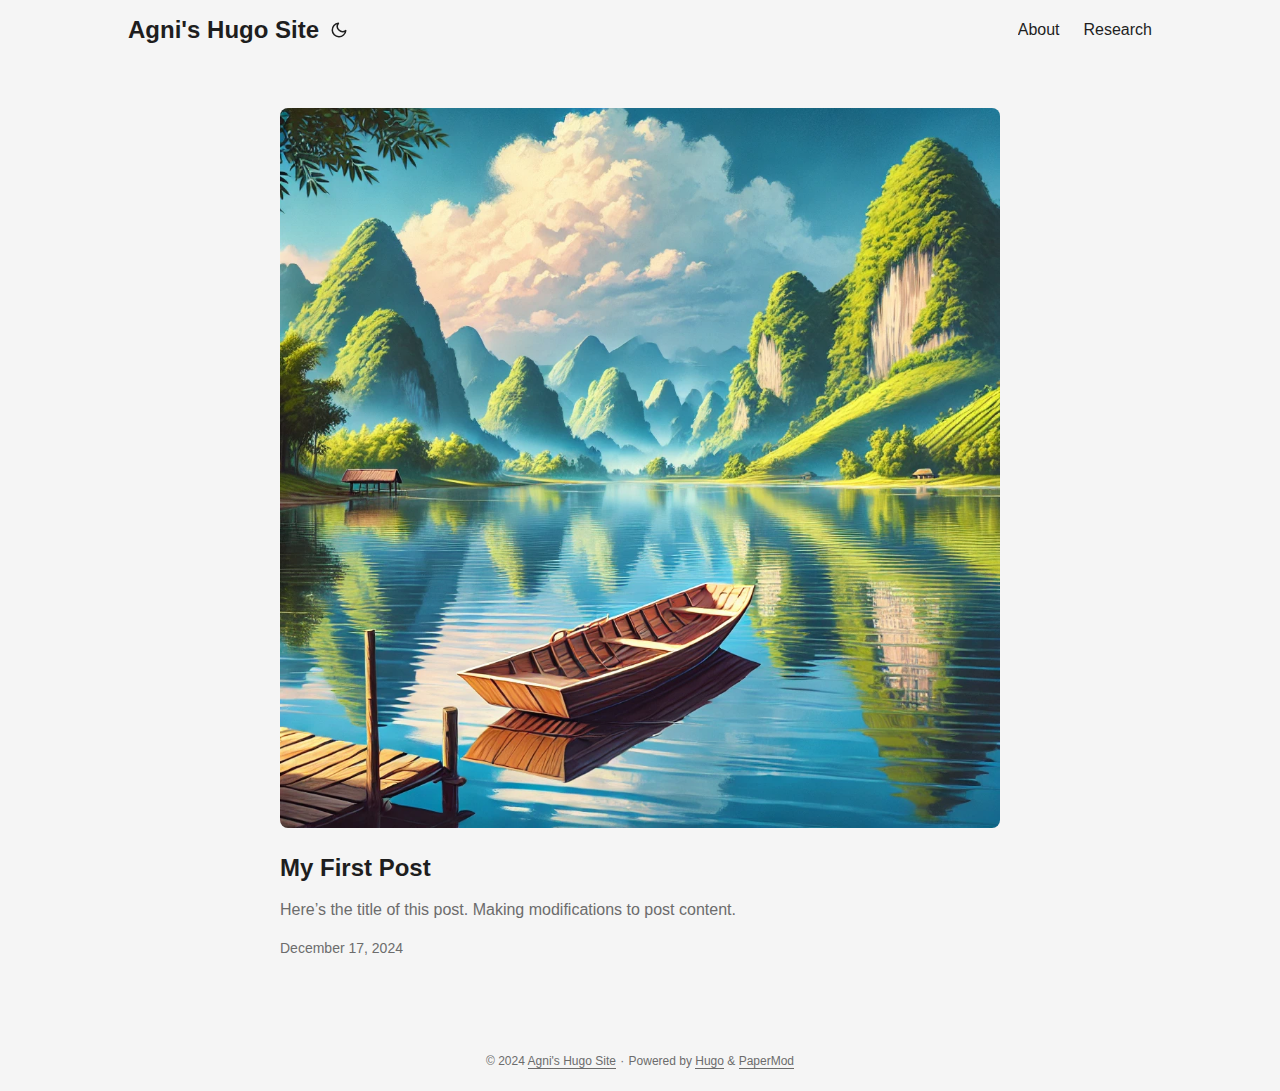
==== index.html @ 10e4370d "Remove integrity attribute from stylesheet" ====
<!doctype html><html lang=en dir=auto><head><meta name=generator content="Hugo 0.139.3"><meta charset=utf-8><meta http-equiv=X-UA-Compatible content="IE=edge"><meta name=viewport content="width=device-width,initial-scale=1,shrink-to-fit=no"><meta name=robots content="index, follow"><title>Agni's Hugo Site</title>
<meta name=description content><meta name=author content><link rel=canonical href=https://agnideven.github.io/><link crossorigin=anonymous href=/assets/css/stylesheet.min.css rel="preload stylesheet" as=style><link rel=icon href=https://agnideven.github.io/favicon.ico><link rel=icon type=image/png sizes=16x16 href=https://agnideven.github.io/favicon-16x16.png><link rel=icon type=image/png sizes=32x32 href=https://agnideven.github.io/favicon-32x32.png><link rel=apple-touch-icon href=https://agnideven.github.io/apple-touch-icon.png><link rel=mask-icon href=https://agnideven.github.io/safari-pinned-tab.svg><meta name=theme-color content="#2e2e33"><meta name=msapplication-TileColor content="#2e2e33"><link rel=alternate type=application/rss+xml href=https://agnideven.github.io/index.xml><link rel=alternate hreflang=en href=https://agnideven.github.io/><noscript><style>#theme-toggle,.top-link{display:none}</style><style>@media(prefers-color-scheme:dark){:root{--theme:rgb(29, 30, 32);--entry:rgb(46, 46, 51);--primary:rgb(218, 218, 219);--secondary:rgb(155, 156, 157);--tertiary:rgb(65, 66, 68);--content:rgb(196, 196, 197);--code-block-bg:rgb(46, 46, 51);--code-bg:rgb(55, 56, 62);--border:rgb(51, 51, 51)}.list{background:var(--theme)}.list:not(.dark)::-webkit-scrollbar-track{background:0 0}.list:not(.dark)::-webkit-scrollbar-thumb{border-color:var(--theme)}}</style></noscript><meta property="og:url" content="https://agnideven.github.io/"><meta property="og:site_name" content="Agni's Hugo Site"><meta property="og:title" content="Agni's Hugo Site"><meta property="og:locale" content="en-us"><meta property="og:type" content="website"><meta name=twitter:card content="summary"><meta name=twitter:title content="Agni's Hugo Site"><meta name=twitter:description content><script type=application/ld+json>{"@context":"https://schema.org","@type":"Organization","name":"Agni's Hugo Site","url":"https://agnideven.github.io/","description":"","logo":"https://agnideven.github.io/favicon.ico","sameAs":[]}</script></head><body class=list id=top><script>localStorage.getItem("pref-theme")==="dark"?document.body.classList.add("dark"):localStorage.getItem("pref-theme")==="light"?document.body.classList.remove("dark"):window.matchMedia("(prefers-color-scheme: dark)").matches&&document.body.classList.add("dark")</script><header class=header><nav class=nav><div class=logo><a href=https://agnideven.github.io/ accesskey=h title="Agni's Hugo Site (Alt + H)">Agni's Hugo Site</a><div class=logo-switches><button id=theme-toggle accesskey=t title="(Alt + T)"><svg id="moon" width="24" height="18" viewBox="0 0 24 24" fill="none" stroke="currentcolor" stroke-width="2" stroke-linecap="round" stroke-linejoin="round"><path d="M21 12.79A9 9 0 1111.21 3 7 7 0 0021 12.79z"/></svg><svg id="sun" width="24" height="18" viewBox="0 0 24 24" fill="none" stroke="currentcolor" stroke-width="2" stroke-linecap="round" stroke-linejoin="round"><circle cx="12" cy="12" r="5"/><line x1="12" y1="1" x2="12" y2="3"/><line x1="12" y1="21" x2="12" y2="23"/><line x1="4.22" y1="4.22" x2="5.64" y2="5.64"/><line x1="18.36" y1="18.36" x2="19.78" y2="19.78"/><line x1="1" y1="12" x2="3" y2="12"/><line x1="21" y1="12" x2="23" y2="12"/><line x1="4.22" y1="19.78" x2="5.64" y2="18.36"/><line x1="18.36" y1="5.64" x2="19.78" y2="4.22"/></svg></button></div></div><ul id=menu><li><a href=https://agnideven.github.io/about/ title=About><span>About</span></a></li><li><a href=https://agnideven.github.io/research/ title=Research><span>Research</span></a></li></ul></nav></header><main class=main><article class=first-entry><figure class=entry-cover><img loading=lazy src=https://agnideven.github.io/images/firstimg.jpg alt="This is the 'alt' content"></figure><header class=entry-header><h2 class=entry-hint-parent>My First Post</h2></header><div class=entry-content><p>Here’s the title of this post. Making modifications to post content.</p></div><footer class=entry-footer><span title='2024-12-17 02:47:23 -0500 EST'>December 17, 2024</span></footer><a class=entry-link aria-label="post link to My First Post" href=https://agnideven.github.io/posts/my-first-post/></a></article></main><footer class=footer><span>&copy; 2024 <a href=https://agnideven.github.io/>Agni's Hugo Site</a></span> ·
<span>Powered by
<a href=https://gohugo.io/ rel="noopener noreferrer" target=_blank>Hugo</a> &
        <a href=https://github.com/adityatelange/hugo-PaperMod/ rel=noopener target=_blank>PaperMod</a></span></footer><a href=#top aria-label="go to top" title="Go to Top (Alt + G)" class=top-link id=top-link accesskey=g><svg viewBox="0 0 12 6" fill="currentcolor"><path d="M12 6H0l6-6z"/></svg>
</a><script>let menu=document.getElementById("menu");menu&&(menu.scrollLeft=localStorage.getItem("menu-scroll-position"),menu.onscroll=function(){localStorage.setItem("menu-scroll-position",menu.scrollLeft)}),document.querySelectorAll('a[href^="#"]').forEach(e=>{e.addEventListener("click",function(e){e.preventDefault();var t=this.getAttribute("href").substr(1);window.matchMedia("(prefers-reduced-motion: reduce)").matches?document.querySelector(`[id='${decodeURIComponent(t)}']`).scrollIntoView():document.querySelector(`[id='${decodeURIComponent(t)}']`).scrollIntoView({behavior:"smooth"}),t==="top"?history.replaceState(null,null," "):history.pushState(null,null,`#${t}`)})})</script><script>var mybutton=document.getElementById("top-link");window.onscroll=function(){document.body.scrollTop>800||document.documentElement.scrollTop>800?(mybutton.style.visibility="visible",mybutton.style.opacity="1"):(mybutton.style.visibility="hidden",mybutton.style.opacity="0")}</script><script>document.getElementById("theme-toggle").addEventListener("click",()=>{document.body.className.includes("dark")?(document.body.classList.remove("dark"),localStorage.setItem("pref-theme","light")):(document.body.classList.add("dark"),localStorage.setItem("pref-theme","dark"))})</script></body></html>
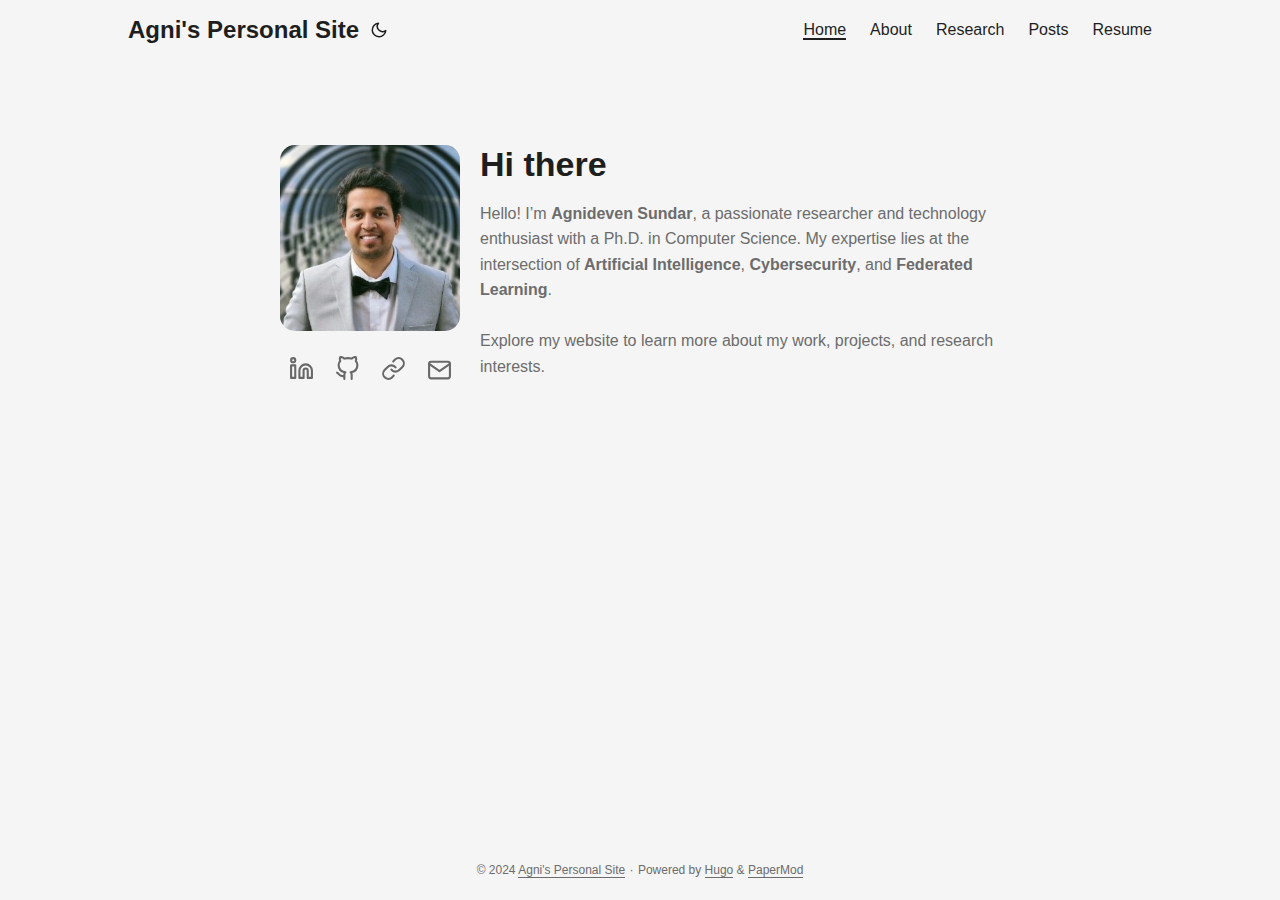
==== commit 17938c82: "Major Update: Contents of all the pages have been modified, new files added to layouts/" ====
--- a/index.html
+++ b/index.html
@@ -1,5 +1,8 @@
-<!doctype html><html lang=en dir=auto><head><meta name=generator content="Hugo 0.139.3"><meta charset=utf-8><meta http-equiv=X-UA-Compatible content="IE=edge"><meta name=viewport content="width=device-width,initial-scale=1,shrink-to-fit=no"><meta name=robots content="index, follow"><title>Agni's Hugo Site</title>
-<meta name=description content><meta name=author content><link rel=canonical href=https://agnideven.github.io/><link crossorigin=anonymous href=/assets/css/stylesheet.min.css rel="preload stylesheet" as=style><link rel=icon href=https://agnideven.github.io/favicon.ico><link rel=icon type=image/png sizes=16x16 href=https://agnideven.github.io/favicon-16x16.png><link rel=icon type=image/png sizes=32x32 href=https://agnideven.github.io/favicon-32x32.png><link rel=apple-touch-icon href=https://agnideven.github.io/apple-touch-icon.png><link rel=mask-icon href=https://agnideven.github.io/safari-pinned-tab.svg><meta name=theme-color content="#2e2e33"><meta name=msapplication-TileColor content="#2e2e33"><link rel=alternate type=application/rss+xml href=https://agnideven.github.io/index.xml><link rel=alternate hreflang=en href=https://agnideven.github.io/><noscript><style>#theme-toggle,.top-link{display:none}</style><style>@media(prefers-color-scheme:dark){:root{--theme:rgb(29, 30, 32);--entry:rgb(46, 46, 51);--primary:rgb(218, 218, 219);--secondary:rgb(155, 156, 157);--tertiary:rgb(65, 66, 68);--content:rgb(196, 196, 197);--code-block-bg:rgb(46, 46, 51);--code-bg:rgb(55, 56, 62);--border:rgb(51, 51, 51)}.list{background:var(--theme)}.list:not(.dark)::-webkit-scrollbar-track{background:0 0}.list:not(.dark)::-webkit-scrollbar-thumb{border-color:var(--theme)}}</style></noscript><meta property="og:url" content="https://agnideven.github.io/"><meta property="og:site_name" content="Agni's Hugo Site"><meta property="og:title" content="Agni's Hugo Site"><meta property="og:locale" content="en-us"><meta property="og:type" content="website"><meta name=twitter:card content="summary"><meta name=twitter:title content="Agni's Hugo Site"><meta name=twitter:description content><script type=application/ld+json>{"@context":"https://schema.org","@type":"Organization","name":"Agni's Hugo Site","url":"https://agnideven.github.io/","description":"","logo":"https://agnideven.github.io/favicon.ico","sameAs":[]}</script></head><body class=list id=top><script>localStorage.getItem("pref-theme")==="dark"?document.body.classList.add("dark"):localStorage.getItem("pref-theme")==="light"?document.body.classList.remove("dark"):window.matchMedia("(prefers-color-scheme: dark)").matches&&document.body.classList.add("dark")</script><header class=header><nav class=nav><div class=logo><a href=https://agnideven.github.io/ accesskey=h title="Agni's Hugo Site (Alt + H)">Agni's Hugo Site</a><div class=logo-switches><button id=theme-toggle accesskey=t title="(Alt + T)"><svg id="moon" width="24" height="18" viewBox="0 0 24 24" fill="none" stroke="currentcolor" stroke-width="2" stroke-linecap="round" stroke-linejoin="round"><path d="M21 12.79A9 9 0 1111.21 3 7 7 0 0021 12.79z"/></svg><svg id="sun" width="24" height="18" viewBox="0 0 24 24" fill="none" stroke="currentcolor" stroke-width="2" stroke-linecap="round" stroke-linejoin="round"><circle cx="12" cy="12" r="5"/><line x1="12" y1="1" x2="12" y2="3"/><line x1="12" y1="21" x2="12" y2="23"/><line x1="4.22" y1="4.22" x2="5.64" y2="5.64"/><line x1="18.36" y1="18.36" x2="19.78" y2="19.78"/><line x1="1" y1="12" x2="3" y2="12"/><line x1="21" y1="12" x2="23" y2="12"/><line x1="4.22" y1="19.78" x2="5.64" y2="18.36"/><line x1="18.36" y1="5.64" x2="19.78" y2="4.22"/></svg></button></div></div><ul id=menu><li><a href=https://agnideven.github.io/about/ title=About><span>About</span></a></li><li><a href=https://agnideven.github.io/research/ title=Research><span>Research</span></a></li></ul></nav></header><main class=main><article class=first-entry><figure class=entry-cover><img loading=lazy src=https://agnideven.github.io/images/firstimg.jpg alt="This is the 'alt' content"></figure><header class=entry-header><h2 class=entry-hint-parent>My First Post</h2></header><div class=entry-content><p>Here’s the title of this post. Making modifications to post content.</p></div><footer class=entry-footer><span title='2024-12-17 02:47:23 -0500 EST'>December 17, 2024</span></footer><a class=entry-link aria-label="post link to My First Post" href=https://agnideven.github.io/posts/my-first-post/></a></article></main><footer class=footer><span>&copy; 2024 <a href=https://agnideven.github.io/>Agni's Hugo Site</a></span> ·
+<!doctype html><html lang=en dir=auto><head><meta name=generator content="Hugo 0.139.3"><meta charset=utf-8><meta http-equiv=X-UA-Compatible content="IE=edge"><meta name=viewport content="width=device-width,initial-scale=1,shrink-to-fit=no"><meta name=robots content="index, follow"><title>Agni's Personal Site</title>
+<meta name=description content><meta name=author content><link rel=canonical href=https://agnideven.github.io/><link crossorigin=anonymous href=/assets/css/stylesheet.min.css rel="preload stylesheet" as=style><link rel=icon href=https://agnideven.github.io/favicon.ico><link rel=icon type=image/png sizes=16x16 href=https://agnideven.github.io/favicon-16x16.png><link rel=icon type=image/png sizes=32x32 href=https://agnideven.github.io/favicon-32x32.png><link rel=apple-touch-icon href=https://agnideven.github.io/apple-touch-icon.png><link rel=mask-icon href=https://agnideven.github.io/safari-pinned-tab.svg><meta name=theme-color content="#2e2e33"><meta name=msapplication-TileColor content="#2e2e33"><link rel=alternate type=application/rss+xml href=https://agnideven.github.io/index.xml><link rel=alternate hreflang=en href=https://agnideven.github.io/><noscript><style>#theme-toggle,.top-link{display:none}</style><style>@media(prefers-color-scheme:dark){:root{--theme:rgb(29, 30, 32);--entry:rgb(46, 46, 51);--primary:rgb(218, 218, 219);--secondary:rgb(155, 156, 157);--tertiary:rgb(65, 66, 68);--content:rgb(196, 196, 197);--code-block-bg:rgb(46, 46, 51);--code-bg:rgb(55, 56, 62);--border:rgb(51, 51, 51)}.list{background:var(--theme)}.list:not(.dark)::-webkit-scrollbar-track{background:0 0}.list:not(.dark)::-webkit-scrollbar-thumb{border-color:var(--theme)}}</style></noscript><meta property="og:url" content="https://agnideven.github.io/"><meta property="og:site_name" content="Agni's Personal Site"><meta property="og:title" content="Agni's Personal Site"><meta property="og:locale" content="en-us"><meta property="og:type" content="website"><meta name=twitter:card content="summary"><meta name=twitter:title content="Agni's Personal Site"><meta name=twitter:description content><script type=application/ld+json>{"@context":"https://schema.org","@type":"Organization","name":"Agni's Personal Site","url":"https://agnideven.github.io/","description":"","logo":"https://agnideven.github.io/favicon.ico","sameAs":["https://www.linkedin.com/in/agnideven-sundar/","https://github.com/agnideven","https://scholar.google.com/citations?user=whNrL10AAAAJ\u0026hl=en\u0026oi=ao","mailto:agnideven@gmail.com"]}</script></head><body class=list id=top><script>localStorage.getItem("pref-theme")==="dark"?document.body.classList.add("dark"):localStorage.getItem("pref-theme")==="light"?document.body.classList.remove("dark"):window.matchMedia("(prefers-color-scheme: dark)").matches&&document.body.classList.add("dark")</script><header class=header><nav class=nav><div class=logo><a href=https://agnideven.github.io/ accesskey=h title="Agni's Personal Site (Alt + H)">Agni's Personal Site</a><div class=logo-switches><button id=theme-toggle accesskey=t title="(Alt + T)"><svg id="moon" width="24" height="18" viewBox="0 0 24 24" fill="none" stroke="currentcolor" stroke-width="2" stroke-linecap="round" stroke-linejoin="round"><path d="M21 12.79A9 9 0 1111.21 3 7 7 0 0021 12.79z"/></svg><svg id="sun" width="24" height="18" viewBox="0 0 24 24" fill="none" stroke="currentcolor" stroke-width="2" stroke-linecap="round" stroke-linejoin="round"><circle cx="12" cy="12" r="5"/><line x1="12" y1="1" x2="12" y2="3"/><line x1="12" y1="21" x2="12" y2="23"/><line x1="4.22" y1="4.22" x2="5.64" y2="5.64"/><line x1="18.36" y1="18.36" x2="19.78" y2="19.78"/><line x1="1" y1="12" x2="3" y2="12"/><line x1="21" y1="12" x2="23" y2="12"/><line x1="4.22" y1="19.78" x2="5.64" y2="18.36"/><line x1="18.36" y1="5.64" x2="19.78" y2="4.22"/></svg></button></div></div><ul id=menu><li><a href=https://agnideven.github.io/ title=Home><span class=active>Home</span></a></li><li><a href=https://agnideven.github.io/about/ title=About><span>About</span></a></li><li><a href=https://agnideven.github.io/research/ title=Research><span>Research</span></a></li><li><a href=https://agnideven.github.io/posts/ title=Posts><span>Posts</span></a></li><li><a href=https://agnideven.github.io/files/agnideven_palanisamy_sundar_resume.pdf title=Resume target=_blank><span>Resume</span></a></li></ul></nav></header><main class=main><article class="first-entry home-info" style=display:flex;flex-direction:row;align-items:center;gap:20px><div class=home-info-image style=flex-shrink:0;max-width:180px;text-align:center><img src=/images/profile-picture.jpg alt="Profile Picture" class=profile-image style=border-radius:15px><div class=home-info-social style=margin-top:15px;text-align:center><div class=social-icons align=center><a href=https://www.linkedin.com/in/agnideven-sundar/ target=_blank rel="noopener noreferrer me" title=LinkedIn><svg viewBox="0 0 24 24" fill="none" stroke="currentcolor" stroke-width="2" stroke-linecap="round" stroke-linejoin="round"><path d="M16 8a6 6 0 016 6v7h-4v-7a2 2 0 00-2-2 2 2 0 00-2 2v7h-4v-7a6 6 0 016-6z"/><rect x="2" y="9" width="4" height="12"/><circle cx="4" cy="4" r="2"/></svg>
+</a><a href=https://github.com/agnideven target=_blank rel="noopener noreferrer me" title=GitHub><svg viewBox="0 0 24 24" fill="none" stroke="currentcolor" stroke-width="2" stroke-linecap="round" stroke-linejoin="round"><path d="M9 19c-5 1.5-5-2.5-7-3m14 6v-3.87a3.37 3.37.0 00-.94-2.61c3.14-.35 6.44-1.54 6.44-7A5.44 5.44.0 0020 4.77 5.07 5.07.0 0019.91 1S18.73.65 16 2.48a13.38 13.38.0 00-7 0C6.27.65 5.09 1 5.09 1A5.07 5.07.0 005 4.77 5.44 5.44.0 003.5 8.55c0 5.42 3.3 6.61 6.44 7A3.37 3.37.0 009 18.13V22"/></svg>
+</a><a href="https://scholar.google.com/citations?user=whNrL10AAAAJ&amp;hl=en&amp;oi=ao" target=_blank rel="noopener noreferrer me" title="Google Scholar"><svg viewBox="0 0 24 24" fill="none" stroke="currentcolor" stroke-width="2" stroke-linecap="round" stroke-linejoin="round"><path d="M10 13a5 5 0 007.54.54l3-3a5 5 0 00-7.07-7.07l-1.72 1.71"/><path d="M14 11a5 5 0 00-7.54-.54l-3 3a5 5 0 007.07 7.07l1.71-1.71"/></svg>
+</a><a href=mailto:agnideven@gmail.com target=_blank rel="noopener noreferrer me" title=Email><svg viewBox="0 0 24 21" fill="none" stroke="currentcolor" stroke-width="2" stroke-linecap="round" stroke-linejoin="round"><path d="M4 4h16c1.1.0 2 .9 2 2v12c0 1.1-.9 2-2 2H4c-1.1.0-2-.9-2-2V6c0-1.1.9-2 2-2z"/><polyline points="22,6 12,13 2,6"/></svg></a></div></div></div><div class=home-info-content style=flex:1;text-align:left><header class=entry-header><h1>Hi there</h1></header><div class=entry-content>Hello! I&rsquo;m <strong>Agnideven Sundar</strong>, a passionate researcher and technology enthusiast with a Ph.D. in Computer Science. My expertise lies at the intersection of <strong>Artificial Intelligence</strong>, <strong>Cybersecurity</strong>, and <strong>Federated Learning</strong>.<br><br>Explore my website to learn more about my work, projects, and research interests.</div></div></article></main><footer class=footer><span>&copy; 2024 <a href=https://agnideven.github.io/>Agni's Personal Site</a></span> ·
 <span>Powered by
 <a href=https://gohugo.io/ rel="noopener noreferrer" target=_blank>Hugo</a> &
         <a href=https://github.com/adityatelange/hugo-PaperMod/ rel=noopener target=_blank>PaperMod</a></span></footer><a href=#top aria-label="go to top" title="Go to Top (Alt + G)" class=top-link id=top-link accesskey=g><svg viewBox="0 0 12 6" fill="currentcolor"><path d="M12 6H0l6-6z"/></svg>
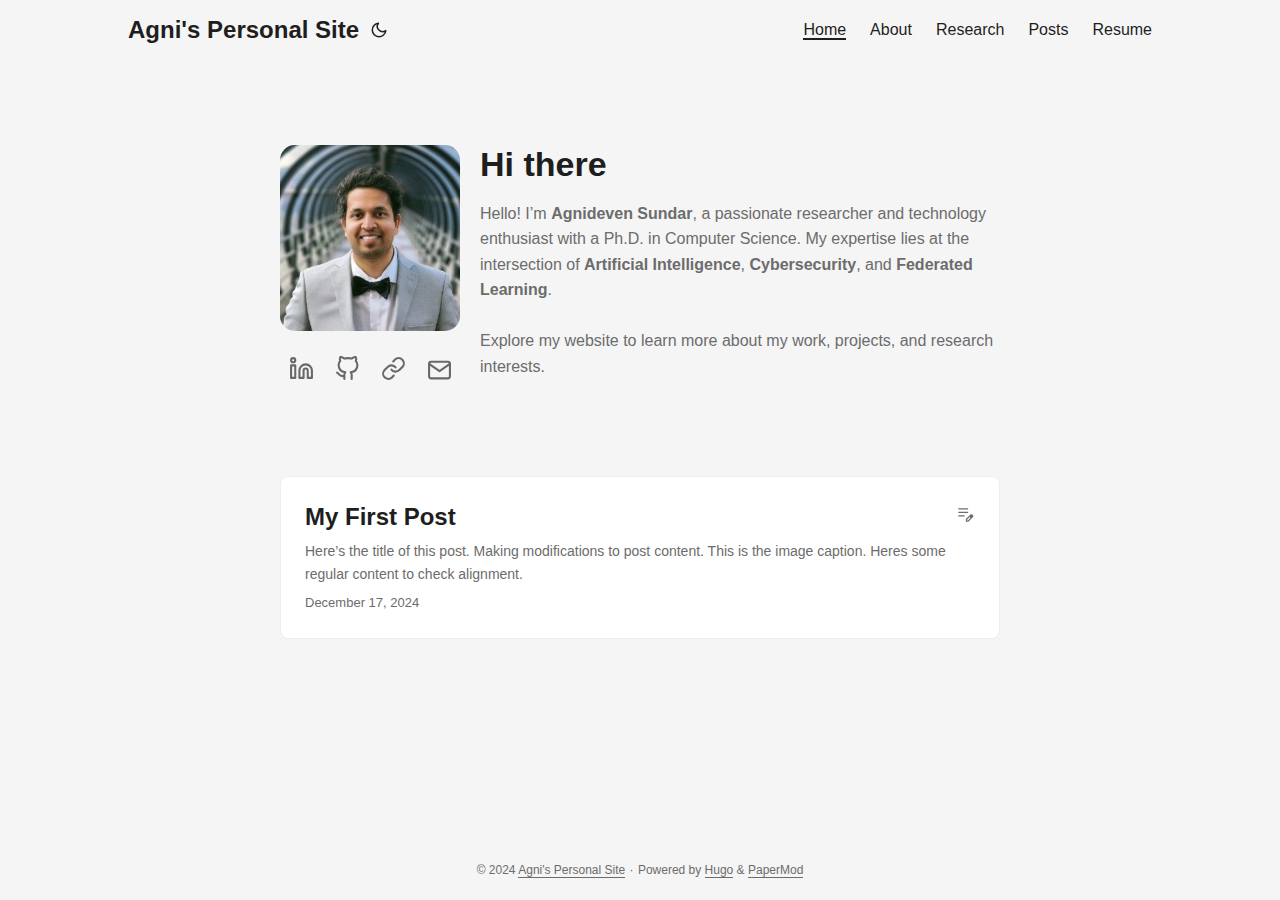
==== commit be58f574: "Fix: Include files folder." ====
--- a/index.html
+++ b/index.html
@@ -1,9 +1,287 @@
-<!doctype html><html lang=en dir=auto><head><meta name=generator content="Hugo 0.139.3"><meta charset=utf-8><meta http-equiv=X-UA-Compatible content="IE=edge"><meta name=viewport content="width=device-width,initial-scale=1,shrink-to-fit=no"><meta name=robots content="index, follow"><title>Agni's Personal Site</title>
-<meta name=description content><meta name=author content><link rel=canonical href=https://agnideven.github.io/><link crossorigin=anonymous href=/assets/css/stylesheet.min.css rel="preload stylesheet" as=style><link rel=icon href=https://agnideven.github.io/favicon.ico><link rel=icon type=image/png sizes=16x16 href=https://agnideven.github.io/favicon-16x16.png><link rel=icon type=image/png sizes=32x32 href=https://agnideven.github.io/favicon-32x32.png><link rel=apple-touch-icon href=https://agnideven.github.io/apple-touch-icon.png><link rel=mask-icon href=https://agnideven.github.io/safari-pinned-tab.svg><meta name=theme-color content="#2e2e33"><meta name=msapplication-TileColor content="#2e2e33"><link rel=alternate type=application/rss+xml href=https://agnideven.github.io/index.xml><link rel=alternate hreflang=en href=https://agnideven.github.io/><noscript><style>#theme-toggle,.top-link{display:none}</style><style>@media(prefers-color-scheme:dark){:root{--theme:rgb(29, 30, 32);--entry:rgb(46, 46, 51);--primary:rgb(218, 218, 219);--secondary:rgb(155, 156, 157);--tertiary:rgb(65, 66, 68);--content:rgb(196, 196, 197);--code-block-bg:rgb(46, 46, 51);--code-bg:rgb(55, 56, 62);--border:rgb(51, 51, 51)}.list{background:var(--theme)}.list:not(.dark)::-webkit-scrollbar-track{background:0 0}.list:not(.dark)::-webkit-scrollbar-thumb{border-color:var(--theme)}}</style></noscript><meta property="og:url" content="https://agnideven.github.io/"><meta property="og:site_name" content="Agni's Personal Site"><meta property="og:title" content="Agni's Personal Site"><meta property="og:locale" content="en-us"><meta property="og:type" content="website"><meta name=twitter:card content="summary"><meta name=twitter:title content="Agni's Personal Site"><meta name=twitter:description content><script type=application/ld+json>{"@context":"https://schema.org","@type":"Organization","name":"Agni's Personal Site","url":"https://agnideven.github.io/","description":"","logo":"https://agnideven.github.io/favicon.ico","sameAs":["https://www.linkedin.com/in/agnideven-sundar/","https://github.com/agnideven","https://scholar.google.com/citations?user=whNrL10AAAAJ\u0026hl=en\u0026oi=ao","mailto:agnideven@gmail.com"]}</script></head><body class=list id=top><script>localStorage.getItem("pref-theme")==="dark"?document.body.classList.add("dark"):localStorage.getItem("pref-theme")==="light"?document.body.classList.remove("dark"):window.matchMedia("(prefers-color-scheme: dark)").matches&&document.body.classList.add("dark")</script><header class=header><nav class=nav><div class=logo><a href=https://agnideven.github.io/ accesskey=h title="Agni's Personal Site (Alt + H)">Agni's Personal Site</a><div class=logo-switches><button id=theme-toggle accesskey=t title="(Alt + T)"><svg id="moon" width="24" height="18" viewBox="0 0 24 24" fill="none" stroke="currentcolor" stroke-width="2" stroke-linecap="round" stroke-linejoin="round"><path d="M21 12.79A9 9 0 1111.21 3 7 7 0 0021 12.79z"/></svg><svg id="sun" width="24" height="18" viewBox="0 0 24 24" fill="none" stroke="currentcolor" stroke-width="2" stroke-linecap="round" stroke-linejoin="round"><circle cx="12" cy="12" r="5"/><line x1="12" y1="1" x2="12" y2="3"/><line x1="12" y1="21" x2="12" y2="23"/><line x1="4.22" y1="4.22" x2="5.64" y2="5.64"/><line x1="18.36" y1="18.36" x2="19.78" y2="19.78"/><line x1="1" y1="12" x2="3" y2="12"/><line x1="21" y1="12" x2="23" y2="12"/><line x1="4.22" y1="19.78" x2="5.64" y2="18.36"/><line x1="18.36" y1="5.64" x2="19.78" y2="4.22"/></svg></button></div></div><ul id=menu><li><a href=https://agnideven.github.io/ title=Home><span class=active>Home</span></a></li><li><a href=https://agnideven.github.io/about/ title=About><span>About</span></a></li><li><a href=https://agnideven.github.io/research/ title=Research><span>Research</span></a></li><li><a href=https://agnideven.github.io/posts/ title=Posts><span>Posts</span></a></li><li><a href=https://agnideven.github.io/files/agnideven_palanisamy_sundar_resume.pdf title=Resume target=_blank><span>Resume</span></a></li></ul></nav></header><main class=main><article class="first-entry home-info" style=display:flex;flex-direction:row;align-items:center;gap:20px><div class=home-info-image style=flex-shrink:0;max-width:180px;text-align:center><img src=/images/profile-picture.jpg alt="Profile Picture" class=profile-image style=border-radius:15px><div class=home-info-social style=margin-top:15px;text-align:center><div class=social-icons align=center><a href=https://www.linkedin.com/in/agnideven-sundar/ target=_blank rel="noopener noreferrer me" title=LinkedIn><svg viewBox="0 0 24 24" fill="none" stroke="currentcolor" stroke-width="2" stroke-linecap="round" stroke-linejoin="round"><path d="M16 8a6 6 0 016 6v7h-4v-7a2 2 0 00-2-2 2 2 0 00-2 2v7h-4v-7a6 6 0 016-6z"/><rect x="2" y="9" width="4" height="12"/><circle cx="4" cy="4" r="2"/></svg>
-</a><a href=https://github.com/agnideven target=_blank rel="noopener noreferrer me" title=GitHub><svg viewBox="0 0 24 24" fill="none" stroke="currentcolor" stroke-width="2" stroke-linecap="round" stroke-linejoin="round"><path d="M9 19c-5 1.5-5-2.5-7-3m14 6v-3.87a3.37 3.37.0 00-.94-2.61c3.14-.35 6.44-1.54 6.44-7A5.44 5.44.0 0020 4.77 5.07 5.07.0 0019.91 1S18.73.65 16 2.48a13.38 13.38.0 00-7 0C6.27.65 5.09 1 5.09 1A5.07 5.07.0 005 4.77 5.44 5.44.0 003.5 8.55c0 5.42 3.3 6.61 6.44 7A3.37 3.37.0 009 18.13V22"/></svg>
-</a><a href="https://scholar.google.com/citations?user=whNrL10AAAAJ&amp;hl=en&amp;oi=ao" target=_blank rel="noopener noreferrer me" title="Google Scholar"><svg viewBox="0 0 24 24" fill="none" stroke="currentcolor" stroke-width="2" stroke-linecap="round" stroke-linejoin="round"><path d="M10 13a5 5 0 007.54.54l3-3a5 5 0 00-7.07-7.07l-1.72 1.71"/><path d="M14 11a5 5 0 00-7.54-.54l-3 3a5 5 0 007.07 7.07l1.71-1.71"/></svg>
-</a><a href=mailto:agnideven@gmail.com target=_blank rel="noopener noreferrer me" title=Email><svg viewBox="0 0 24 21" fill="none" stroke="currentcolor" stroke-width="2" stroke-linecap="round" stroke-linejoin="round"><path d="M4 4h16c1.1.0 2 .9 2 2v12c0 1.1-.9 2-2 2H4c-1.1.0-2-.9-2-2V6c0-1.1.9-2 2-2z"/><polyline points="22,6 12,13 2,6"/></svg></a></div></div></div><div class=home-info-content style=flex:1;text-align:left><header class=entry-header><h1>Hi there</h1></header><div class=entry-content>Hello! I&rsquo;m <strong>Agnideven Sundar</strong>, a passionate researcher and technology enthusiast with a Ph.D. in Computer Science. My expertise lies at the intersection of <strong>Artificial Intelligence</strong>, <strong>Cybersecurity</strong>, and <strong>Federated Learning</strong>.<br><br>Explore my website to learn more about my work, projects, and research interests.</div></div></article></main><footer class=footer><span>&copy; 2024 <a href=https://agnideven.github.io/>Agni's Personal Site</a></span> ·
-<span>Powered by
-<a href=https://gohugo.io/ rel="noopener noreferrer" target=_blank>Hugo</a> &
-        <a href=https://github.com/adityatelange/hugo-PaperMod/ rel=noopener target=_blank>PaperMod</a></span></footer><a href=#top aria-label="go to top" title="Go to Top (Alt + G)" class=top-link id=top-link accesskey=g><svg viewBox="0 0 12 6" fill="currentcolor"><path d="M12 6H0l6-6z"/></svg>
-</a><script>let menu=document.getElementById("menu");menu&&(menu.scrollLeft=localStorage.getItem("menu-scroll-position"),menu.onscroll=function(){localStorage.setItem("menu-scroll-position",menu.scrollLeft)}),document.querySelectorAll('a[href^="#"]').forEach(e=>{e.addEventListener("click",function(e){e.preventDefault();var t=this.getAttribute("href").substr(1);window.matchMedia("(prefers-reduced-motion: reduce)").matches?document.querySelector(`[id='${decodeURIComponent(t)}']`).scrollIntoView():document.querySelector(`[id='${decodeURIComponent(t)}']`).scrollIntoView({behavior:"smooth"}),t==="top"?history.replaceState(null,null," "):history.pushState(null,null,`#${t}`)})})</script><script>var mybutton=document.getElementById("top-link");window.onscroll=function(){document.body.scrollTop>800||document.documentElement.scrollTop>800?(mybutton.style.visibility="visible",mybutton.style.opacity="1"):(mybutton.style.visibility="hidden",mybutton.style.opacity="0")}</script><script>document.getElementById("theme-toggle").addEventListener("click",()=>{document.body.className.includes("dark")?(document.body.classList.remove("dark"),localStorage.setItem("pref-theme","light")):(document.body.classList.add("dark"),localStorage.setItem("pref-theme","dark"))})</script></body></html>+<!DOCTYPE html>
+<html lang="en" dir="auto">
+
+<head>
+	<meta name="generator" content="Hugo 0.139.3"><script src="/livereload.js?mindelay=10&amp;v=2&amp;port=1313&amp;path=livereload" data-no-instant defer></script><meta charset="utf-8">
+<meta http-equiv="X-UA-Compatible" content="IE=edge">
+<meta name="viewport" content="width=device-width, initial-scale=1, shrink-to-fit=no">
+<meta name="robots" content="noindex, nofollow">
+<title>Agni&#39;s Personal Site</title>
+
+<meta name="description" content="">
+<meta name="author" content="">
+<link rel="canonical" href="http://localhost:1313/">
+<link crossorigin="anonymous" href="/assets/css/stylesheet.min.css" rel="preload stylesheet" as="style">
+<link rel="icon" href="http://localhost:1313/favicon.ico">
+<link rel="icon" type="image/png" sizes="16x16" href="http://localhost:1313/favicon-16x16.png">
+<link rel="icon" type="image/png" sizes="32x32" href="http://localhost:1313/favicon-32x32.png">
+<link rel="apple-touch-icon" href="http://localhost:1313/apple-touch-icon.png">
+<link rel="mask-icon" href="http://localhost:1313/safari-pinned-tab.svg">
+<meta name="theme-color" content="#2e2e33">
+<meta name="msapplication-TileColor" content="#2e2e33">
+<link rel="alternate" type="application/rss+xml" href="http://localhost:1313/index.xml">
+<link rel="alternate" hreflang="en" href="http://localhost:1313/">
+<noscript>
+    <style>
+        #theme-toggle,
+        .top-link {
+            display: none;
+        }
+
+    </style>
+    <style>
+        @media (prefers-color-scheme: dark) {
+            :root {
+                --theme: rgb(29, 30, 32);
+                --entry: rgb(46, 46, 51);
+                --primary: rgb(218, 218, 219);
+                --secondary: rgb(155, 156, 157);
+                --tertiary: rgb(65, 66, 68);
+                --content: rgb(196, 196, 197);
+                --code-block-bg: rgb(46, 46, 51);
+                --code-bg: rgb(55, 56, 62);
+                --border: rgb(51, 51, 51);
+            }
+
+            .list {
+                background: var(--theme);
+            }
+
+            .list:not(.dark)::-webkit-scrollbar-track {
+                background: 0 0;
+            }
+
+            .list:not(.dark)::-webkit-scrollbar-thumb {
+                border-color: var(--theme);
+            }
+        }
+
+    </style>
+</noscript>
+</head>
+
+<body class="list" id="top">
+<script>
+    if (localStorage.getItem("pref-theme") === "dark") {
+        document.body.classList.add('dark');
+    } else if (localStorage.getItem("pref-theme") === "light") {
+        document.body.classList.remove('dark')
+    } else if (window.matchMedia('(prefers-color-scheme: dark)').matches) {
+        document.body.classList.add('dark');
+    }
+
+</script>
+
+<header class="header">
+    <nav class="nav">
+        <div class="logo">
+            <a href="http://localhost:1313/" accesskey="h" title="Agni&#39;s Personal Site (Alt + H)">Agni&#39;s Personal Site</a>
+            <div class="logo-switches">
+                <button id="theme-toggle" accesskey="t" title="(Alt + T)">
+                    <svg id="moon" xmlns="http://www.w3.org/2000/svg" width="24" height="18" viewBox="0 0 24 24"
+                        fill="none" stroke="currentColor" stroke-width="2" stroke-linecap="round"
+                        stroke-linejoin="round">
+                        <path d="M21 12.79A9 9 0 1 1 11.21 3 7 7 0 0 0 21 12.79z"></path>
+                    </svg>
+                    <svg id="sun" xmlns="http://www.w3.org/2000/svg" width="24" height="18" viewBox="0 0 24 24"
+                        fill="none" stroke="currentColor" stroke-width="2" stroke-linecap="round"
+                        stroke-linejoin="round">
+                        <circle cx="12" cy="12" r="5"></circle>
+                        <line x1="12" y1="1" x2="12" y2="3"></line>
+                        <line x1="12" y1="21" x2="12" y2="23"></line>
+                        <line x1="4.22" y1="4.22" x2="5.64" y2="5.64"></line>
+                        <line x1="18.36" y1="18.36" x2="19.78" y2="19.78"></line>
+                        <line x1="1" y1="12" x2="3" y2="12"></line>
+                        <line x1="21" y1="12" x2="23" y2="12"></line>
+                        <line x1="4.22" y1="19.78" x2="5.64" y2="18.36"></line>
+                        <line x1="18.36" y1="5.64" x2="19.78" y2="4.22"></line>
+                    </svg>
+                </button>
+            </div>
+        </div>
+        <ul id="menu">
+            <li>
+                <a href="http://localhost:1313/" title="Home"
+                > 
+                    <span class="active">Home</span>
+                </a>
+            </li>
+            <li>
+                <a href="http://localhost:1313/about/" title="About"
+                > 
+                    <span>About</span>
+                </a>
+            </li>
+            <li>
+                <a href="http://localhost:1313/research/" title="Research"
+                > 
+                    <span>Research</span>
+                </a>
+            </li>
+            <li>
+                <a href="http://localhost:1313/posts/" title="Posts"
+                > 
+                    <span>Posts</span>
+                </a>
+            </li>
+            <li>
+                <a href="http://localhost:1313/files/agnideven_palanisamy_sundar_resume.pdf" title="Resume"
+                target="_blank"> 
+                    <span>Resume</span>
+                </a>
+            </li>
+        </ul>
+    </nav>
+</header>
+<main class="main"> 
+<article class="first-entry home-info" style="display: flex; flex-direction: row; align-items: center; gap: 20px;">
+    <div class="home-info-image" style="flex-shrink: 0; max-width: 180px; text-align: center;">
+        
+        <img src="/images/profile-picture.jpg" alt="Profile Picture" class="profile-image" style="border-radius: 15px;">
+        
+        <div class="home-info-social" style="margin-top: 15px; text-align: center;">
+            <div class="social-icons" align="center">
+    <a href="https://www.linkedin.com/in/agnideven-sundar/" target="_blank" rel="noopener noreferrer me"
+        title="LinkedIn">
+        <svg xmlns="http://www.w3.org/2000/svg" viewBox="0 0 24 24" fill="none" stroke="currentColor" stroke-width="2"
+    stroke-linecap="round" stroke-linejoin="round">
+    <path d="M16 8a6 6 0 0 1 6 6v7h-4v-7a2 2 0 0 0-2-2 2 2 0 0 0-2 2v7h-4v-7a6 6 0 0 1 6-6z"></path>
+    <rect x="2" y="9" width="4" height="12"></rect>
+    <circle cx="4" cy="4" r="2"></circle>
+</svg>
+    </a>
+    <a href="https://github.com/agnideven" target="_blank" rel="noopener noreferrer me"
+        title="GitHub">
+        <svg xmlns="http://www.w3.org/2000/svg" viewBox="0 0 24 24" fill="none" stroke="currentColor" stroke-width="2"
+    stroke-linecap="round" stroke-linejoin="round">
+    <path
+        d="M9 19c-5 1.5-5-2.5-7-3m14 6v-3.87a3.37 3.37 0 0 0-.94-2.61c3.14-.35 6.44-1.54 6.44-7A5.44 5.44 0 0 0 20 4.77 5.07 5.07 0 0 0 19.91 1S18.73.65 16 2.48a13.38 13.38 0 0 0-7 0C6.27.65 5.09 1 5.09 1A5.07 5.07 0 0 0 5 4.77a5.44 5.44 0 0 0-1.5 3.78c0 5.42 3.3 6.61 6.44 7A3.37 3.37 0 0 0 9 18.13V22">
+    </path>
+</svg>
+    </a>
+    <a href="https://scholar.google.com/citations?user=whNrL10AAAAJ&amp;hl=en&amp;oi=ao" target="_blank" rel="noopener noreferrer me"
+        title="Google Scholar">
+        <svg xmlns="http://www.w3.org/2000/svg" viewBox="0 0 24 24" fill="none" stroke="currentColor" stroke-width="2"
+    stroke-linecap="round" stroke-linejoin="round">
+    <path d="M10 13a5 5 0 0 0 7.54.54l3-3a5 5 0 0 0-7.07-7.07l-1.72 1.71"></path>
+    <path d="M14 11a5 5 0 0 0-7.54-.54l-3 3a5 5 0 0 0 7.07 7.07l1.71-1.71"></path>
+</svg>
+    </a>
+    <a href="mailto:agnideven@gmail.com" target="_blank" rel="noopener noreferrer me"
+        title="Email">
+        <svg xmlns="http://www.w3.org/2000/svg" viewBox="0 0 24 21" fill="none" stroke="currentColor" stroke-width="2"
+    stroke-linecap="round" stroke-linejoin="round">
+    <path d="M4 4h16c1.1 0 2 .9 2 2v12c0 1.1-.9 2-2 2H4c-1.1 0-2-.9-2-2V6c0-1.1.9-2 2-2z"></path>
+    <polyline points="22,6 12,13 2,6"></polyline>
+</svg>
+    </a>
+</div>
+
+        </div>
+    </div>
+    <div class="home-info-content" style="flex: 1; text-align: left;">
+        <header class="entry-header">
+            <h1>Hi there</h1>
+        </header>
+        <div class="entry-content">
+            Hello! I&rsquo;m <strong>Agnideven Sundar</strong>, a passionate researcher and technology enthusiast with a Ph.D. in Computer Science. My expertise lies at the intersection of <strong>Artificial Intelligence</strong>, <strong>Cybersecurity</strong>, and <strong>Federated Learning</strong>.   <br><br> Explore my website to learn more about my work, projects, and research interests.
+        </div>
+    </div>
+</article>
+
+
+
+
+<article class="post-entry"> 
+  <header class="entry-header">
+    <h2 class="entry-hint-parent">My First Post
+      <span class="entry-hint" title="Draft">
+        <svg xmlns="http://www.w3.org/2000/svg" height="20" viewBox="0 -960 960 960" fill="currentColor">
+          <path
+            d="M160-410v-60h300v60H160Zm0-165v-60h470v60H160Zm0-165v-60h470v60H160Zm360 580v-123l221-220q9-9 20-13t22-4q12 0 23 4.5t20 13.5l37 37q9 9 13 20t4 22q0 11-4.5 22.5T862.09-380L643-160H520Zm300-263-37-37 37 37ZM580-220h38l121-122-18-19-19-18-122 121v38Zm141-141-19-18 37 37-18-19Z" />
+        </svg>
+      </span>
+    </h2>
+  </header>
+  <div class="entry-content">
+    <p>Here’s the title of this post. Making modifications to post content.
+This is the image caption. Heres some regular content to check alignment.
+</p>
+  </div>
+  <footer class="entry-footer"><span title='2024-12-17 02:47:23 -0500 EST'>December 17, 2024</span></footer>
+  <a class="entry-link" aria-label="post link to My First Post" href="http://localhost:1313/posts/my-first-post/"></a>
+</article>
+    </main>
+    
+<footer class="footer">
+        <span>&copy; 2024 <a href="http://localhost:1313/">Agni&#39;s Personal Site</a></span> · 
+
+    <span>
+        Powered by
+        <a href="https://gohugo.io/" rel="noopener noreferrer" target="_blank">Hugo</a> &
+        <a href="https://github.com/adityatelange/hugo-PaperMod/" rel="noopener" target="_blank">PaperMod</a>
+    </span>
+</footer>
+<a href="#top" aria-label="go to top" title="Go to Top (Alt + G)" class="top-link" id="top-link" accesskey="g">
+    <svg xmlns="http://www.w3.org/2000/svg" viewBox="0 0 12 6" fill="currentColor">
+        <path d="M12 6H0l6-6z" />
+    </svg>
+</a>
+
+<script>
+    let menu = document.getElementById('menu')
+    if (menu) {
+        menu.scrollLeft = localStorage.getItem("menu-scroll-position");
+        menu.onscroll = function () {
+            localStorage.setItem("menu-scroll-position", menu.scrollLeft);
+        }
+    }
+
+    document.querySelectorAll('a[href^="#"]').forEach(anchor => {
+        anchor.addEventListener("click", function (e) {
+            e.preventDefault();
+            var id = this.getAttribute("href").substr(1);
+            if (!window.matchMedia('(prefers-reduced-motion: reduce)').matches) {
+                document.querySelector(`[id='${decodeURIComponent(id)}']`).scrollIntoView({
+                    behavior: "smooth"
+                });
+            } else {
+                document.querySelector(`[id='${decodeURIComponent(id)}']`).scrollIntoView();
+            }
+            if (id === "top") {
+                history.replaceState(null, null, " ");
+            } else {
+                history.pushState(null, null, `#${id}`);
+            }
+        });
+    });
+
+</script>
+<script>
+    var mybutton = document.getElementById("top-link");
+    window.onscroll = function () {
+        if (document.body.scrollTop > 800 || document.documentElement.scrollTop > 800) {
+            mybutton.style.visibility = "visible";
+            mybutton.style.opacity = "1";
+        } else {
+            mybutton.style.visibility = "hidden";
+            mybutton.style.opacity = "0";
+        }
+    };
+
+</script>
+<script>
+    document.getElementById("theme-toggle").addEventListener("click", () => {
+        if (document.body.className.includes("dark")) {
+            document.body.classList.remove('dark');
+            localStorage.setItem("pref-theme", 'light');
+        } else {
+            document.body.classList.add('dark');
+            localStorage.setItem("pref-theme", 'dark');
+        }
+    })
+
+</script>
+</body>
+
+</html>
--- a/assets/css/stylesheet.min.css
+++ b/assets/css/stylesheet.min.css
@@ -0,0 +1 @@
+:root{--gap:24px;--content-gap:20px;--nav-width:1024px;--main-width:720px;--header-height:60px;--footer-height:60px;--radius:8px;--theme:rgb(255, 255, 255);--entry:rgb(255, 255, 255);--primary:rgb(30, 30, 30);--secondary:rgb(108, 108, 108);--tertiary:rgb(214, 214, 214);--content:rgb(31, 31, 31);--code-block-bg:rgb(28, 29, 33);--code-bg:rgb(245, 245, 245);--border:rgb(238, 238, 238)}.dark{--theme:rgb(29, 30, 32);--entry:rgb(46, 46, 51);--primary:rgb(218, 218, 219);--secondary:rgb(155, 156, 157);--tertiary:rgb(65, 66, 68);--content:rgb(196, 196, 197);--code-block-bg:rgb(46, 46, 51);--code-bg:rgb(55, 56, 62);--border:rgb(51, 51, 51)}.list{background:var(--code-bg)}.dark.list{background:var(--theme)}*,::after,::before{box-sizing:border-box}html{-webkit-tap-highlight-color:transparent;overflow-y:scroll;-webkit-text-size-adjust:100%;text-size-adjust:100%}a,button,body,h1,h2,h3,h4,h5,h6{color:var(--primary)}body{font-family:-apple-system,BlinkMacSystemFont,segoe ui,Roboto,Oxygen,Ubuntu,Cantarell,open sans,helvetica neue,sans-serif;font-size:18px;line-height:1.6;word-break:break-word;background:var(--theme)}article,aside,figcaption,figure,footer,header,hgroup,main,nav,section,table{display:block}h1,h2,h3,h4,h5,h6{line-height:1.2}h1,h2,h3,h4,h5,h6,p{margin-top:0;margin-bottom:0}ul{padding:0}a{text-decoration:none}body,figure,ul{margin:0}table{width:100%;border-collapse:collapse;border-spacing:0;overflow-x:auto;word-break:keep-all}button,input,textarea{padding:0;font:inherit;background:0 0;border:0}input,textarea{outline:0}button,input[type=button],input[type=submit]{cursor:pointer}input:-webkit-autofill,textarea:-webkit-autofill{box-shadow:0 0 0 50px var(--theme)inset}img{display:block;max-width:100%}.not-found{position:absolute;left:0;right:0;display:flex;align-items:center;justify-content:center;height:80%;font-size:160px;font-weight:700}.archive-posts{width:100%;font-size:16px}.archive-year{margin-top:40px}.archive-year:not(:last-of-type){border-bottom:2px solid var(--border)}.archive-month{display:flex;align-items:flex-start;padding:10px 0}.archive-month-header{margin:25px 0;width:200px}.archive-month:not(:last-of-type){border-bottom:1px solid var(--border)}.archive-entry{position:relative;padding:5px;margin:10px 0}.archive-entry-title{margin:5px 0;font-weight:400}.archive-count,.archive-meta{color:var(--secondary);font-size:14px}.footer,.top-link{font-size:12px;color:var(--secondary)}.footer{max-width:calc(var(--main-width) + var(--gap) * 2);margin:auto;padding:calc((var(--footer-height) - var(--gap))/2)var(--gap);text-align:center;line-height:24px}.footer span{margin-inline-start:1px;margin-inline-end:1px}.footer span:last-child{white-space:nowrap}.footer a{color:inherit;border-bottom:1px solid var(--secondary)}.footer a:hover{border-bottom:1px solid var(--primary)}.top-link{visibility:hidden;position:fixed;bottom:60px;right:30px;z-index:99;background:var(--tertiary);width:42px;height:42px;padding:12px;border-radius:64px;transition:visibility .5s,opacity .8s linear}.top-link,.top-link svg{filter:drop-shadow(0 0 0 var(--theme))}.footer a:hover,.top-link:hover{color:var(--primary)}.top-link:focus,#theme-toggle:focus{outline:0}.nav{display:flex;flex-wrap:wrap;justify-content:space-between;max-width:calc(var(--nav-width) + var(--gap) * 2);margin-inline-start:auto;margin-inline-end:auto;line-height:var(--header-height)}.nav a{display:block}.logo,#menu{display:flex;margin:auto var(--gap)}.logo{flex-wrap:inherit}.logo a{font-size:24px;font-weight:700}.logo a img,.logo a svg{display:inline;vertical-align:middle;pointer-events:none;transform:translate(0,-10%);border-radius:6px;margin-inline-end:8px}button#theme-toggle{font-size:26px;margin:auto 4px}body.dark #moon{vertical-align:middle;display:none}body:not(.dark) #sun{display:none}#menu{list-style:none;word-break:keep-all;overflow-x:auto;white-space:nowrap}#menu li+li{margin-inline-start:var(--gap)}#menu a{font-size:16px}#menu .active{font-weight:500;border-bottom:2px solid}.lang-switch li,.lang-switch ul,.logo-switches{display:inline-flex;margin:auto 4px}.lang-switch{display:flex;flex-wrap:inherit}.lang-switch a{margin:auto 3px;font-size:16px;font-weight:500}.logo-switches{flex-wrap:inherit}.main{position:relative;min-height:calc(100vh - var(--header-height) - var(--footer-height));max-width:calc(var(--main-width) + var(--gap) * 2);margin:auto;padding:var(--gap)}.page-header h1{font-size:40px}.pagination{display:flex}.pagination a{color:var(--theme);font-size:13px;line-height:36px;background:var(--primary);border-radius:calc(36px/2);padding:0 16px}.pagination .next{margin-inline-start:auto}.social-icons a{display:inline-flex;padding:10px}.social-icons a svg{height:26px;width:26px}code{direction:ltr}div.highlight,pre{position:relative}.copy-code{display:none;position:absolute;top:4px;right:4px;color:rgba(255,255,255,.8);background:rgba(78,78,78,.8);border-radius:var(--radius);padding:0 5px;font-size:14px;user-select:none}div.highlight:hover .copy-code,pre:hover .copy-code{display:block}.first-entry{position:relative;display:flex;flex-direction:column;justify-content:center;min-height:320px;margin:var(--gap)0 calc(var(--gap) * 2)}.first-entry .entry-header{overflow:hidden;display:-webkit-box;-webkit-box-orient:vertical;-webkit-line-clamp:3}.first-entry .entry-header h1{font-size:34px;line-height:1.3}.first-entry .entry-content{margin:14px 0;font-size:16px;-webkit-line-clamp:3}.first-entry .entry-footer{font-size:14px}.home-info .entry-content{-webkit-line-clamp:unset}.post-entry{position:relative;margin-bottom:var(--gap);padding:var(--gap);background:var(--entry);border-radius:var(--radius);transition:transform .1s;border:1px solid var(--border)}.post-entry:active{transform:scale(.96)}.tag-entry .entry-cover{display:none}.entry-header h2{font-size:24px;line-height:1.3}.entry-content{margin:8px 0;color:var(--secondary);font-size:14px;line-height:1.6;overflow:hidden;display:-webkit-box;-webkit-box-orient:vertical;-webkit-line-clamp:2}.entry-footer{color:var(--secondary);font-size:13px}.entry-link{position:absolute;left:0;right:0;top:0;bottom:0}.entry-hint{color:var(--secondary)}.entry-hint-parent{display:flex;justify-content:space-between}.entry-cover{font-size:14px;margin-bottom:var(--gap);text-align:center}.entry-cover img{border-radius:var(--radius);pointer-events:none;width:100%;height:auto}.entry-cover a{color:var(--secondary);box-shadow:0 1px 0 var(--primary)}.page-header,.post-header{margin:24px auto var(--content-gap)}.post-title{margin-bottom:2px;font-size:40px}.post-description{margin-top:10px;margin-bottom:5px}.post-meta,.breadcrumbs{color:var(--secondary);font-size:14px;display:flex;flex-wrap:wrap}.post-meta .i18n_list li{display:inline-flex;list-style:none;margin:auto 3px;box-shadow:0 1px 0 var(--secondary)}.breadcrumbs a{font-size:16px}.post-content{color:var(--content)}.post-content h3,.post-content h4,.post-content h5,.post-content h6{margin:24px 0 16px}.post-content h1{margin:40px auto 32px;font-size:40px}.post-content h2{margin:32px auto 24px;font-size:32px}.post-content h3{font-size:24px}.post-content h4{font-size:16px}.post-content h5{font-size:14px}.post-content h6{font-size:12px}.post-content a,.toc a:hover{box-shadow:0 1px;box-decoration-break:clone;-webkit-box-decoration-break:clone}.post-content a code{margin:auto 0;border-radius:0;box-shadow:0 -1px 0 var(--primary)inset}.post-content del{text-decoration:line-through}.post-content dl,.post-content ol,.post-content p,.post-content figure,.post-content ul{margin-bottom:var(--content-gap)}.post-content ol,.post-content ul{padding-inline-start:20px}.post-content li{margin-top:5px}.post-content li p{margin-bottom:0}.post-content dl{display:flex;flex-wrap:wrap;margin:0}.post-content dt{width:25%;font-weight:700}.post-content dd{width:75%;margin-inline-start:0;padding-inline-start:10px}.post-content dd~dd,.post-content dt~dt{margin-top:10px}.post-content table{margin-bottom:var(--content-gap)}.post-content table th,.post-content table:not(.highlighttable,.highlight table,.gist .highlight) td{min-width:80px;padding:8px 5px;line-height:1.5;border-bottom:1px solid var(--border)}.post-content table th{text-align:start}.post-content table:not(.highlighttable) td code:only-child{margin:auto 0}.post-content .highlight table{border-radius:var(--radius)}.post-content .highlight:not(table){margin:10px auto;background:var(--code-block-bg)!important;border-radius:var(--radius);direction:ltr}.post-content li>.highlight{margin-inline-end:0}.post-content ul pre{margin-inline-start:calc(var(--gap) * -2)}.post-content .highlight pre{margin:0}.post-content .highlighttable{table-layout:fixed}.post-content .highlighttable td:first-child{width:40px}.post-content .highlighttable td .linenodiv{padding-inline-end:0!important}.post-content .highlighttable td .highlight,.post-content .highlighttable td .linenodiv pre{margin-bottom:0}.post-content code{margin:auto 4px;padding:4px 6px;font-size:.78em;line-height:1.5;background:var(--code-bg);border-radius:2px}.post-content pre code{display:grid;margin:auto 0;padding:10px;color:#d5d5d6;background:var(--code-block-bg)!important;border-radius:var(--radius);overflow-x:auto;word-break:break-all}.post-content blockquote{margin:20px 0;padding:0 14px;border-inline-start:3px solid var(--primary)}.post-content hr{margin:30px 0;height:2px;background:var(--tertiary);border:0}.post-content iframe{max-width:100%}.post-content img{border-radius:4px;margin:1rem 0}.post-content img[src*="#center"]{margin:1rem auto}.post-content figure.align-center{text-align:center}.post-content figure>figcaption{color:var(--primary);font-size:16px;font-weight:700;margin:8px 0 16px}.post-content figure>figcaption>p{color:var(--secondary);font-size:14px;font-weight:400}.toc{margin:0 2px 40px;border:1px solid var(--border);background:var(--code-bg);border-radius:var(--radius);padding:.4em}.dark .toc{background:var(--entry)}.toc details summary{cursor:zoom-in;margin-inline-start:10px;user-select:none}.toc details[open] summary{cursor:zoom-out}.toc .details{display:inline;font-weight:500}.toc .inner{margin:5px 20px 0;padding:0 10px;opacity:.9}.toc li ul{margin-inline-start:var(--gap)}.toc summary:focus{outline:0}.post-footer{margin-top:56px}.post-footer>*{margin-bottom:10px}.post-tags{display:flex;flex-wrap:wrap;gap:10px}.post-tags li{display:inline-block}.post-tags a,.share-buttons,.paginav{border-radius:var(--radius);background:var(--code-bg);border:1px solid var(--border)}.post-tags a{display:block;padding:0 14px;color:var(--secondary);font-size:14px;line-height:34px;background:var(--code-bg)}.post-tags a:hover,.paginav a:hover{background:var(--border)}.share-buttons{padding:10px;display:flex;justify-content:center;overflow-x:auto;gap:10px}.share-buttons li,.share-buttons a{display:inline-flex}.share-buttons a:not(:last-of-type){margin-inline-end:12px}h1:hover .anchor,h2:hover .anchor,h3:hover .anchor,h4:hover .anchor,h5:hover .anchor,h6:hover .anchor{display:inline-flex;color:var(--secondary);margin-inline-start:8px;font-weight:500;user-select:none}.paginav{display:flex;line-height:30px}.paginav a{padding-inline-start:14px;padding-inline-end:14px;border-radius:var(--radius)}.paginav .title{letter-spacing:1px;text-transform:uppercase;font-size:small;color:var(--secondary)}.paginav .prev,.paginav .next{width:50%}.paginav span:hover:not(.title){box-shadow:0 1px}.paginav .next{margin-inline-start:auto;text-align:right}[dir=rtl] .paginav .next{text-align:left}h1>a>svg{display:inline}img.in-text{display:inline;margin:auto}.buttons,.main .profile{display:flex;justify-content:center}.main .profile{align-items:center;min-height:calc(100vh - var(--header-height) - var(--footer-height) - (var(--gap) * 2));text-align:center}.profile .profile_inner{display:flex;flex-direction:column;align-items:center;gap:10px}.profile img{border-radius:50%}.buttons{flex-wrap:wrap;max-width:400px}.button{background:var(--tertiary);border-radius:var(--radius);margin:8px;padding:6px;transition:transform .1s}.button-inner{padding:0 8px}.button:active{transform:scale(.96)}#searchbox input{padding:4px 10px;width:100%;color:var(--primary);font-weight:700;border:2px solid var(--tertiary);border-radius:var(--radius)}#searchbox input:focus{border-color:var(--secondary)}#searchResults li{list-style:none;border-radius:var(--radius);padding:10px;margin:10px 0;position:relative;font-weight:500}#searchResults{margin:10px 0;width:100%}#searchResults li:active{transition:transform .1s;transform:scale(.98)}#searchResults a{position:absolute;width:100%;height:100%;top:0;left:0;outline:none}#searchResults .focus{transform:scale(.98);border:2px solid var(--tertiary)}.terms-tags li{display:inline-block;margin:10px;font-weight:500}.terms-tags a{display:block;padding:3px 10px;background:var(--tertiary);border-radius:6px;transition:transform .1s}.terms-tags a:active{background:var(--tertiary);transform:scale(.96)}.bg{color:#cad3f5;background-color:#24273a}.chroma{color:#cad3f5;background-color:#24273a}.chroma .x{}.chroma .err{color:#ed8796}.chroma .cl{}.chroma .lnlinks{outline:none;text-decoration:none;color:inherit}.chroma .lntd{vertical-align:top;padding:0;margin:0;border:0}.chroma .lntable{border-spacing:0;padding:0;margin:0;border:0}.chroma .hl{background-color:#474733}.chroma .lnt{white-space:pre;-webkit-user-select:none;user-select:none;margin-right:.4em;padding:0 .4em;color:#8087a2}.chroma .ln{white-space:pre;-webkit-user-select:none;user-select:none;margin-right:.4em;padding:0 .4em;color:#8087a2}.chroma .line{display:flex}.chroma .k{color:#c6a0f6}.chroma .kc{color:#f5a97f}.chroma .kd{color:#ed8796}.chroma .kn{color:#8bd5ca}.chroma .kp{color:#c6a0f6}.chroma .kr{color:#c6a0f6}.chroma .kt{color:#ed8796}.chroma .n{}.chroma .na{color:#8aadf4}.chroma .nb{color:#91d7e3}.chroma .bp{color:#91d7e3}.chroma .nc{color:#eed49f}.chroma .no{color:#eed49f}.chroma .nd{color:#8aadf4;font-weight:700}.chroma .ni{color:#8bd5ca}.chroma .ne{color:#f5a97f}.chroma .nf{color:#8aadf4}.chroma .fm{color:#8aadf4}.chroma .nl{color:#91d7e3}.chroma .nn{color:#f5a97f}.chroma .nx{}.chroma .py{color:#f5a97f}.chroma .nt{color:#c6a0f6}.chroma .nv{color:#f4dbd6}.chroma .vc{color:#f4dbd6}.chroma .vg{color:#f4dbd6}.chroma .vi{color:#f4dbd6}.chroma .vm{color:#f4dbd6}.chroma .l{}.chroma .ld{}.chroma .s{color:#a6da95}.chroma .sa{color:#ed8796}.chroma .sb{color:#a6da95}.chroma .sc{color:#a6da95}.chroma .dl{color:#8aadf4}.chroma .sd{color:#6e738d}.chroma .s2{color:#a6da95}.chroma .se{color:#8aadf4}.chroma .sh{color:#6e738d}.chroma .si{color:#a6da95}.chroma .sx{color:#a6da95}.chroma .sr{color:#8bd5ca}.chroma .s1{color:#a6da95}.chroma .ss{color:#a6da95}.chroma .m{color:#f5a97f}.chroma .mb{color:#f5a97f}.chroma .mf{color:#f5a97f}.chroma .mh{color:#f5a97f}.chroma .mi{color:#f5a97f}.chroma .il{color:#f5a97f}.chroma .mo{color:#f5a97f}.chroma .o{color:#91d7e3;font-weight:700}.chroma .ow{color:#91d7e3;font-weight:700}.chroma .p{}.chroma .c{color:#6e738d;font-style:italic}.chroma .ch{color:#6e738d;font-style:italic}.chroma .cm{color:#6e738d;font-style:italic}.chroma .c1{color:#6e738d;font-style:italic}.chroma .cs{color:#6e738d;font-style:italic}.chroma .cp{color:#6e738d;font-style:italic}.chroma .cpf{color:#6e738d;font-weight:700;font-style:italic}.chroma .g{}.chroma .gd{color:#ed8796;background-color:#363a4f}.chroma .ge{font-style:italic}.chroma .gr{color:#ed8796}.chroma .gh{color:#f5a97f;font-weight:700}.chroma .gi{color:#a6da95;background-color:#363a4f}.chroma .go{}.chroma .gp{}.chroma .gs{font-weight:700}.chroma .gu{color:#f5a97f;font-weight:700}.chroma .gt{color:#ed8796}.chroma .gl{text-decoration:underline}.chroma .w{}.chroma{background-color:unset!important}.chroma .hl{display:flex}.chroma .lnt{padding:0 0 0 12px}.highlight pre.chroma code{padding:8px 0}.highlight pre.chroma .line .cl,.chroma .ln{padding:0 10px}.chroma .lntd:last-of-type{width:100%}::-webkit-scrollbar-track{background:0 0}.list:not(.dark)::-webkit-scrollbar-track{background:var(--code-bg)}::-webkit-scrollbar-thumb{background:var(--tertiary);border:5px solid var(--theme);border-radius:var(--radius)}.list:not(.dark)::-webkit-scrollbar-thumb{border:5px solid var(--code-bg)}::-webkit-scrollbar-thumb:hover{background:var(--secondary)}::-webkit-scrollbar:not(.highlighttable,.highlight table,.gist .highlight){background:var(--theme)}.post-content .highlighttable td .highlight pre code::-webkit-scrollbar{display:none}.post-content :not(table) ::-webkit-scrollbar-thumb{border:2px solid var(--code-block-bg);background:#717175}.post-content :not(table) ::-webkit-scrollbar-thumb:hover{background:#a3a3a5}.gist table::-webkit-scrollbar-thumb{border:2px solid #fff;background:#adadad}.gist table::-webkit-scrollbar-thumb:hover{background:#707070}.post-content table::-webkit-scrollbar-thumb{border-width:2px}@media screen and (min-width:768px){::-webkit-scrollbar{width:19px;height:11px}}@media screen and (max-width:768px){:root{--gap:14px}.profile img{transform:scale(.85)}.first-entry{min-height:260px}.archive-month{flex-direction:column}.archive-year{margin-top:20px}.footer{padding:calc((var(--footer-height) - var(--gap) - 10px)/2)var(--gap)}}@media screen and (max-width:900px){.list .top-link{transform:translateY(-5rem)}}@media screen and (max-width:340px){.share-buttons{justify-content:unset}}@media(prefers-reduced-motion){.terms-tags a:active,.button:active,.post-entry:active,.top-link,#searchResults .focus,#searchResults li:active{transform:none}}body{font-family:Arial,sans-serif;margin:0;padding:0;background-color:#121212;color:#f1f1f1}.home-info{display:flex;flex-direction:row;align-items:flex-start;gap:20px}.social-icons{display:flex;justify-content:center;align-items:center;gap:1px;flex-wrap:nowrap;margin-top:5px}.social-icons a{font-size:20px;color:#686868;text-decoration:none;transition:color .3s ease}.social-icons a svg{width:25px;height:25px}.social-icons a:hover{color:#007acc}.profile-image{border-radius:10px;width:250px;height:auto;margin-bottom:15px}.profile-text{display:flex;flex-direction:column;justify-content:center;padding-left:20px}.main-container{display:flex;flex-wrap:wrap;justify-content:center;align-items:center;gap:20px;margin:20px 0}:root{--background-dark:#121212;--background-light:#ffffff;--text-dark:#f1f1f1;--text-light:#121212}body.dark{background-color:var(--background-dark);color:var(--text-dark)}body.list{background-color:var(--code-bg)}body.dark.list{background-color:var(--background-dark);color:var(--text-dark)}@media screen and (max-width:768px){.main-container{flex-direction:column}.profile-text{text-align:center;padding-left:0}.social-icons{justify-content:center}}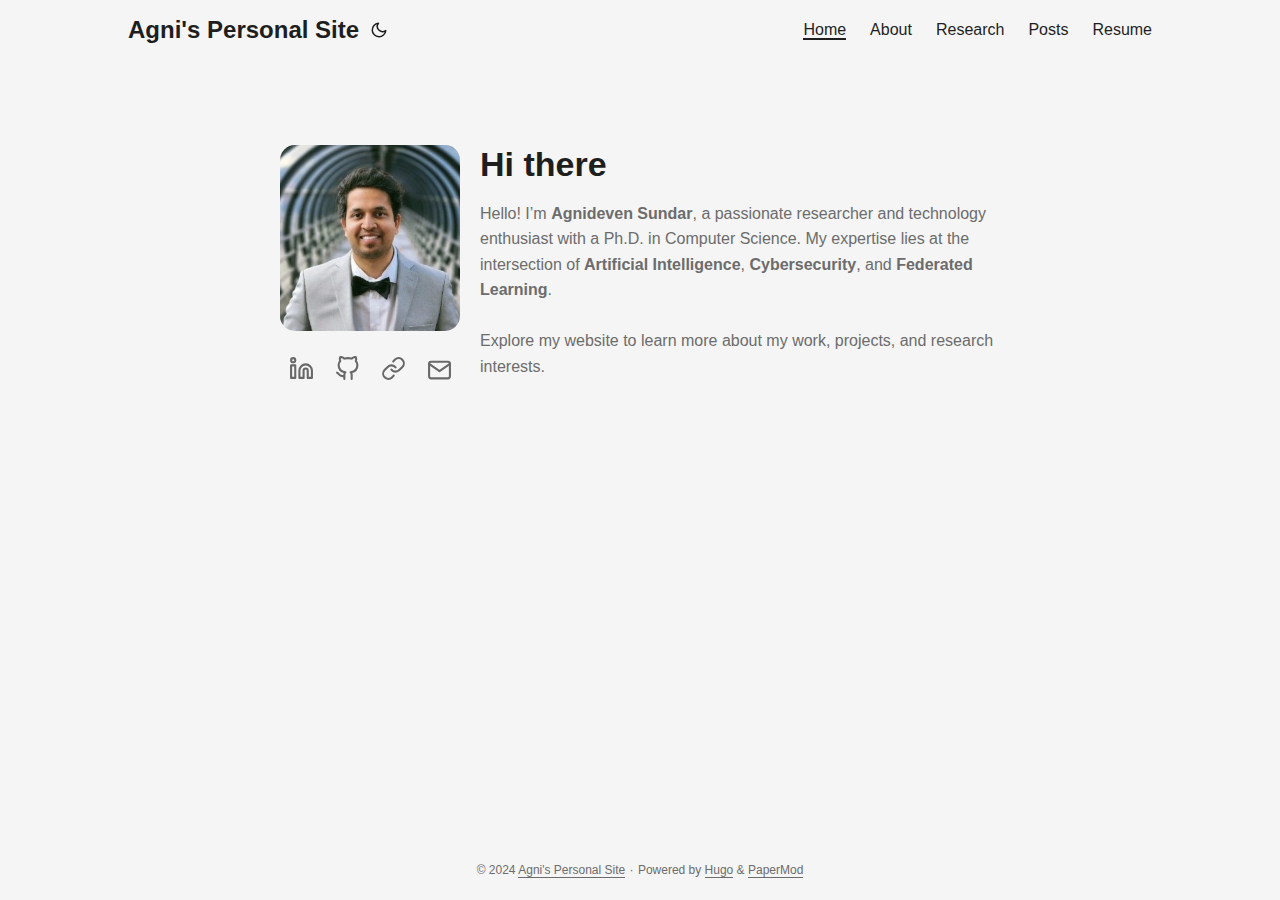
==== commit 869302ff: "Fix: updating correct base URL." ====
--- a/index.html
+++ b/index.html
@@ -2,25 +2,25 @@
 <html lang="en" dir="auto">
 
 <head>
-	<meta name="generator" content="Hugo 0.139.3"><script src="/livereload.js?mindelay=10&amp;v=2&amp;port=1313&amp;path=livereload" data-no-instant defer></script><meta charset="utf-8">
+	<meta name="generator" content="Hugo 0.139.3"><meta charset="utf-8">
 <meta http-equiv="X-UA-Compatible" content="IE=edge">
 <meta name="viewport" content="width=device-width, initial-scale=1, shrink-to-fit=no">
-<meta name="robots" content="noindex, nofollow">
+<meta name="robots" content="index, follow">
 <title>Agni&#39;s Personal Site</title>
 
 <meta name="description" content="">
 <meta name="author" content="">
-<link rel="canonical" href="http://localhost:1313/">
+<link rel="canonical" href="https://agnideven.github.io/">
 <link crossorigin="anonymous" href="/assets/css/stylesheet.min.css" rel="preload stylesheet" as="style">
-<link rel="icon" href="http://localhost:1313/favicon.ico">
-<link rel="icon" type="image/png" sizes="16x16" href="http://localhost:1313/favicon-16x16.png">
-<link rel="icon" type="image/png" sizes="32x32" href="http://localhost:1313/favicon-32x32.png">
-<link rel="apple-touch-icon" href="http://localhost:1313/apple-touch-icon.png">
-<link rel="mask-icon" href="http://localhost:1313/safari-pinned-tab.svg">
+<link rel="icon" href="https://agnideven.github.io/favicon.ico">
+<link rel="icon" type="image/png" sizes="16x16" href="https://agnideven.github.io/favicon-16x16.png">
+<link rel="icon" type="image/png" sizes="32x32" href="https://agnideven.github.io/favicon-32x32.png">
+<link rel="apple-touch-icon" href="https://agnideven.github.io/apple-touch-icon.png">
+<link rel="mask-icon" href="https://agnideven.github.io/safari-pinned-tab.svg">
 <meta name="theme-color" content="#2e2e33">
 <meta name="msapplication-TileColor" content="#2e2e33">
-<link rel="alternate" type="application/rss+xml" href="http://localhost:1313/index.xml">
-<link rel="alternate" hreflang="en" href="http://localhost:1313/">
+<link rel="alternate" type="application/rss+xml" href="https://agnideven.github.io/index.xml">
+<link rel="alternate" hreflang="en" href="https://agnideven.github.io/">
 <noscript>
     <style>
         #theme-toggle,
@@ -57,7 +57,28 @@
         }
 
     </style>
-</noscript>
+</noscript><meta property="og:url" content="https://agnideven.github.io/">
+  <meta property="og:site_name" content="Agni&#39;s Personal Site">
+  <meta property="og:title" content="Agni&#39;s Personal Site">
+  <meta property="og:locale" content="en-us">
+  <meta property="og:type" content="website">
+<meta name="twitter:card" content="summary">
+<meta name="twitter:title" content="Agni&#39;s Personal Site">
+<meta name="twitter:description" content="">
+
+<script type="application/ld+json">
+{
+  "@context": "https://schema.org",
+  "@type": "Organization",
+  "name": "Agni's Personal Site",
+  "url": "https://agnideven.github.io/",
+  "description": "",
+  "logo": "https://agnideven.github.io/favicon.ico",
+  "sameAs": [
+      "https://www.linkedin.com/in/agnideven-sundar/", "https://github.com/agnideven", "https://scholar.google.com/citations?user=whNrL10AAAAJ\u0026hl=en\u0026oi=ao", "mailto:agnideven@gmail.com"
+  ]
+}
+</script>
 </head>
 
 <body class="list" id="top">
@@ -75,7 +96,7 @@
 <header class="header">
     <nav class="nav">
         <div class="logo">
-            <a href="http://localhost:1313/" accesskey="h" title="Agni&#39;s Personal Site (Alt + H)">Agni&#39;s Personal Site</a>
+            <a href="https://agnideven.github.io/" accesskey="h" title="Agni&#39;s Personal Site (Alt + H)">Agni&#39;s Personal Site</a>
             <div class="logo-switches">
                 <button id="theme-toggle" accesskey="t" title="(Alt + T)">
                     <svg id="moon" xmlns="http://www.w3.org/2000/svg" width="24" height="18" viewBox="0 0 24 24"
@@ -101,31 +122,31 @@
         </div>
         <ul id="menu">
             <li>
-                <a href="http://localhost:1313/" title="Home"
+                <a href="https://agnideven.github.io/" title="Home"
                 > 
                     <span class="active">Home</span>
                 </a>
             </li>
             <li>
-                <a href="http://localhost:1313/about/" title="About"
+                <a href="https://agnideven.github.io/about/" title="About"
                 > 
                     <span>About</span>
                 </a>
             </li>
             <li>
-                <a href="http://localhost:1313/research/" title="Research"
+                <a href="https://agnideven.github.io/research/" title="Research"
                 > 
                     <span>Research</span>
                 </a>
             </li>
             <li>
-                <a href="http://localhost:1313/posts/" title="Posts"
+                <a href="https://agnideven.github.io/posts/" title="Posts"
                 > 
                     <span>Posts</span>
                 </a>
             </li>
             <li>
-                <a href="http://localhost:1313/files/agnideven_palanisamy_sundar_resume.pdf" title="Resume"
+                <a href="https://agnideven.github.io/files/agnideven_palanisamy_sundar_resume.pdf" title="Resume"
                 target="_blank"> 
                     <span>Resume</span>
                 </a>
@@ -191,30 +212,10 @@
 
 
 
-
-<article class="post-entry"> 
-  <header class="entry-header">
-    <h2 class="entry-hint-parent">My First Post
-      <span class="entry-hint" title="Draft">
-        <svg xmlns="http://www.w3.org/2000/svg" height="20" viewBox="0 -960 960 960" fill="currentColor">
-          <path
-            d="M160-410v-60h300v60H160Zm0-165v-60h470v60H160Zm0-165v-60h470v60H160Zm360 580v-123l221-220q9-9 20-13t22-4q12 0 23 4.5t20 13.5l37 37q9 9 13 20t4 22q0 11-4.5 22.5T862.09-380L643-160H520Zm300-263-37-37 37 37ZM580-220h38l121-122-18-19-19-18-122 121v38Zm141-141-19-18 37 37-18-19Z" />
-        </svg>
-      </span>
-    </h2>
-  </header>
-  <div class="entry-content">
-    <p>Here’s the title of this post. Making modifications to post content.
-This is the image caption. Heres some regular content to check alignment.
-</p>
-  </div>
-  <footer class="entry-footer"><span title='2024-12-17 02:47:23 -0500 EST'>December 17, 2024</span></footer>
-  <a class="entry-link" aria-label="post link to My First Post" href="http://localhost:1313/posts/my-first-post/"></a>
-</article>
     </main>
     
 <footer class="footer">
-        <span>&copy; 2024 <a href="http://localhost:1313/">Agni&#39;s Personal Site</a></span> · 
+        <span>&copy; 2024 <a href="https://agnideven.github.io/">Agni&#39;s Personal Site</a></span> · 
 
     <span>
         Powered by
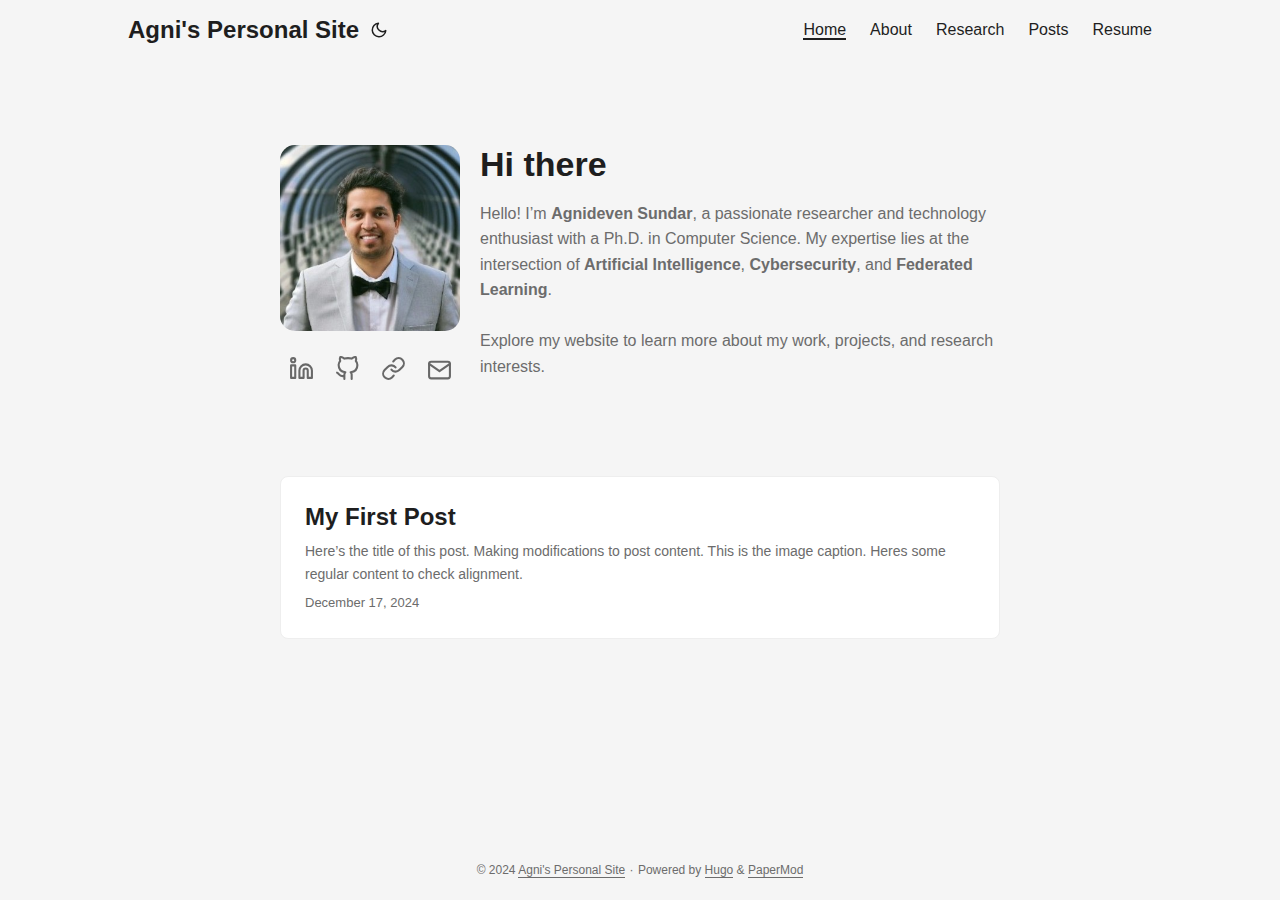
==== commit 4e718028: "Test: testing posts section." ====
--- a/index.html
+++ b/index.html
@@ -1,288 +1,10 @@
-<!DOCTYPE html>
-<html lang="en" dir="auto">
-
-<head>
-	<meta name="generator" content="Hugo 0.139.3"><meta charset="utf-8">
-<meta http-equiv="X-UA-Compatible" content="IE=edge">
-<meta name="viewport" content="width=device-width, initial-scale=1, shrink-to-fit=no">
-<meta name="robots" content="index, follow">
-<title>Agni&#39;s Personal Site</title>
-
-<meta name="description" content="">
-<meta name="author" content="">
-<link rel="canonical" href="https://agnideven.github.io/">
-<link crossorigin="anonymous" href="/assets/css/stylesheet.min.css" rel="preload stylesheet" as="style">
-<link rel="icon" href="https://agnideven.github.io/favicon.ico">
-<link rel="icon" type="image/png" sizes="16x16" href="https://agnideven.github.io/favicon-16x16.png">
-<link rel="icon" type="image/png" sizes="32x32" href="https://agnideven.github.io/favicon-32x32.png">
-<link rel="apple-touch-icon" href="https://agnideven.github.io/apple-touch-icon.png">
-<link rel="mask-icon" href="https://agnideven.github.io/safari-pinned-tab.svg">
-<meta name="theme-color" content="#2e2e33">
-<meta name="msapplication-TileColor" content="#2e2e33">
-<link rel="alternate" type="application/rss+xml" href="https://agnideven.github.io/index.xml">
-<link rel="alternate" hreflang="en" href="https://agnideven.github.io/">
-<noscript>
-    <style>
-        #theme-toggle,
-        .top-link {
-            display: none;
-        }
-
-    </style>
-    <style>
-        @media (prefers-color-scheme: dark) {
-            :root {
-                --theme: rgb(29, 30, 32);
-                --entry: rgb(46, 46, 51);
-                --primary: rgb(218, 218, 219);
-                --secondary: rgb(155, 156, 157);
-                --tertiary: rgb(65, 66, 68);
-                --content: rgb(196, 196, 197);
-                --code-block-bg: rgb(46, 46, 51);
-                --code-bg: rgb(55, 56, 62);
-                --border: rgb(51, 51, 51);
-            }
-
-            .list {
-                background: var(--theme);
-            }
-
-            .list:not(.dark)::-webkit-scrollbar-track {
-                background: 0 0;
-            }
-
-            .list:not(.dark)::-webkit-scrollbar-thumb {
-                border-color: var(--theme);
-            }
-        }
-
-    </style>
-</noscript><meta property="og:url" content="https://agnideven.github.io/">
-  <meta property="og:site_name" content="Agni&#39;s Personal Site">
-  <meta property="og:title" content="Agni&#39;s Personal Site">
-  <meta property="og:locale" content="en-us">
-  <meta property="og:type" content="website">
-<meta name="twitter:card" content="summary">
-<meta name="twitter:title" content="Agni&#39;s Personal Site">
-<meta name="twitter:description" content="">
-
-<script type="application/ld+json">
-{
-  "@context": "https://schema.org",
-  "@type": "Organization",
-  "name": "Agni's Personal Site",
-  "url": "https://agnideven.github.io/",
-  "description": "",
-  "logo": "https://agnideven.github.io/favicon.ico",
-  "sameAs": [
-      "https://www.linkedin.com/in/agnideven-sundar/", "https://github.com/agnideven", "https://scholar.google.com/citations?user=whNrL10AAAAJ\u0026hl=en\u0026oi=ao", "mailto:agnideven@gmail.com"
-  ]
-}
-</script>
-</head>
-
-<body class="list" id="top">
-<script>
-    if (localStorage.getItem("pref-theme") === "dark") {
-        document.body.classList.add('dark');
-    } else if (localStorage.getItem("pref-theme") === "light") {
-        document.body.classList.remove('dark')
-    } else if (window.matchMedia('(prefers-color-scheme: dark)').matches) {
-        document.body.classList.add('dark');
-    }
-
-</script>
-
-<header class="header">
-    <nav class="nav">
-        <div class="logo">
-            <a href="https://agnideven.github.io/" accesskey="h" title="Agni&#39;s Personal Site (Alt + H)">Agni&#39;s Personal Site</a>
-            <div class="logo-switches">
-                <button id="theme-toggle" accesskey="t" title="(Alt + T)">
-                    <svg id="moon" xmlns="http://www.w3.org/2000/svg" width="24" height="18" viewBox="0 0 24 24"
-                        fill="none" stroke="currentColor" stroke-width="2" stroke-linecap="round"
-                        stroke-linejoin="round">
-                        <path d="M21 12.79A9 9 0 1 1 11.21 3 7 7 0 0 0 21 12.79z"></path>
-                    </svg>
-                    <svg id="sun" xmlns="http://www.w3.org/2000/svg" width="24" height="18" viewBox="0 0 24 24"
-                        fill="none" stroke="currentColor" stroke-width="2" stroke-linecap="round"
-                        stroke-linejoin="round">
-                        <circle cx="12" cy="12" r="5"></circle>
-                        <line x1="12" y1="1" x2="12" y2="3"></line>
-                        <line x1="12" y1="21" x2="12" y2="23"></line>
-                        <line x1="4.22" y1="4.22" x2="5.64" y2="5.64"></line>
-                        <line x1="18.36" y1="18.36" x2="19.78" y2="19.78"></line>
-                        <line x1="1" y1="12" x2="3" y2="12"></line>
-                        <line x1="21" y1="12" x2="23" y2="12"></line>
-                        <line x1="4.22" y1="19.78" x2="5.64" y2="18.36"></line>
-                        <line x1="18.36" y1="5.64" x2="19.78" y2="4.22"></line>
-                    </svg>
-                </button>
-            </div>
-        </div>
-        <ul id="menu">
-            <li>
-                <a href="https://agnideven.github.io/" title="Home"
-                > 
-                    <span class="active">Home</span>
-                </a>
-            </li>
-            <li>
-                <a href="https://agnideven.github.io/about/" title="About"
-                > 
-                    <span>About</span>
-                </a>
-            </li>
-            <li>
-                <a href="https://agnideven.github.io/research/" title="Research"
-                > 
-                    <span>Research</span>
-                </a>
-            </li>
-            <li>
-                <a href="https://agnideven.github.io/posts/" title="Posts"
-                > 
-                    <span>Posts</span>
-                </a>
-            </li>
-            <li>
-                <a href="https://agnideven.github.io/files/agnideven_palanisamy_sundar_resume.pdf" title="Resume"
-                target="_blank"> 
-                    <span>Resume</span>
-                </a>
-            </li>
-        </ul>
-    </nav>
-</header>
-<main class="main"> 
-<article class="first-entry home-info" style="display: flex; flex-direction: row; align-items: center; gap: 20px;">
-    <div class="home-info-image" style="flex-shrink: 0; max-width: 180px; text-align: center;">
-        
-        <img src="/images/profile-picture.jpg" alt="Profile Picture" class="profile-image" style="border-radius: 15px;">
-        
-        <div class="home-info-social" style="margin-top: 15px; text-align: center;">
-            <div class="social-icons" align="center">
-    <a href="https://www.linkedin.com/in/agnideven-sundar/" target="_blank" rel="noopener noreferrer me"
-        title="LinkedIn">
-        <svg xmlns="http://www.w3.org/2000/svg" viewBox="0 0 24 24" fill="none" stroke="currentColor" stroke-width="2"
-    stroke-linecap="round" stroke-linejoin="round">
-    <path d="M16 8a6 6 0 0 1 6 6v7h-4v-7a2 2 0 0 0-2-2 2 2 0 0 0-2 2v7h-4v-7a6 6 0 0 1 6-6z"></path>
-    <rect x="2" y="9" width="4" height="12"></rect>
-    <circle cx="4" cy="4" r="2"></circle>
-</svg>
-    </a>
-    <a href="https://github.com/agnideven" target="_blank" rel="noopener noreferrer me"
-        title="GitHub">
-        <svg xmlns="http://www.w3.org/2000/svg" viewBox="0 0 24 24" fill="none" stroke="currentColor" stroke-width="2"
-    stroke-linecap="round" stroke-linejoin="round">
-    <path
-        d="M9 19c-5 1.5-5-2.5-7-3m14 6v-3.87a3.37 3.37 0 0 0-.94-2.61c3.14-.35 6.44-1.54 6.44-7A5.44 5.44 0 0 0 20 4.77 5.07 5.07 0 0 0 19.91 1S18.73.65 16 2.48a13.38 13.38 0 0 0-7 0C6.27.65 5.09 1 5.09 1A5.07 5.07 0 0 0 5 4.77a5.44 5.44 0 0 0-1.5 3.78c0 5.42 3.3 6.61 6.44 7A3.37 3.37 0 0 0 9 18.13V22">
-    </path>
-</svg>
-    </a>
-    <a href="https://scholar.google.com/citations?user=whNrL10AAAAJ&amp;hl=en&amp;oi=ao" target="_blank" rel="noopener noreferrer me"
-        title="Google Scholar">
-        <svg xmlns="http://www.w3.org/2000/svg" viewBox="0 0 24 24" fill="none" stroke="currentColor" stroke-width="2"
-    stroke-linecap="round" stroke-linejoin="round">
-    <path d="M10 13a5 5 0 0 0 7.54.54l3-3a5 5 0 0 0-7.07-7.07l-1.72 1.71"></path>
-    <path d="M14 11a5 5 0 0 0-7.54-.54l-3 3a5 5 0 0 0 7.07 7.07l1.71-1.71"></path>
-</svg>
-    </a>
-    <a href="mailto:agnideven@gmail.com" target="_blank" rel="noopener noreferrer me"
-        title="Email">
-        <svg xmlns="http://www.w3.org/2000/svg" viewBox="0 0 24 21" fill="none" stroke="currentColor" stroke-width="2"
-    stroke-linecap="round" stroke-linejoin="round">
-    <path d="M4 4h16c1.1 0 2 .9 2 2v12c0 1.1-.9 2-2 2H4c-1.1 0-2-.9-2-2V6c0-1.1.9-2 2-2z"></path>
-    <polyline points="22,6 12,13 2,6"></polyline>
-</svg>
-    </a>
-</div>
-
-        </div>
-    </div>
-    <div class="home-info-content" style="flex: 1; text-align: left;">
-        <header class="entry-header">
-            <h1>Hi there</h1>
-        </header>
-        <div class="entry-content">
-            Hello! I&rsquo;m <strong>Agnideven Sundar</strong>, a passionate researcher and technology enthusiast with a Ph.D. in Computer Science. My expertise lies at the intersection of <strong>Artificial Intelligence</strong>, <strong>Cybersecurity</strong>, and <strong>Federated Learning</strong>.   <br><br> Explore my website to learn more about my work, projects, and research interests.
-        </div>
-    </div>
-</article>
-
-
-
-    </main>
-    
-<footer class="footer">
-        <span>&copy; 2024 <a href="https://agnideven.github.io/">Agni&#39;s Personal Site</a></span> · 
-
-    <span>
-        Powered by
-        <a href="https://gohugo.io/" rel="noopener noreferrer" target="_blank">Hugo</a> &
-        <a href="https://github.com/adityatelange/hugo-PaperMod/" rel="noopener" target="_blank">PaperMod</a>
-    </span>
-</footer>
-<a href="#top" aria-label="go to top" title="Go to Top (Alt + G)" class="top-link" id="top-link" accesskey="g">
-    <svg xmlns="http://www.w3.org/2000/svg" viewBox="0 0 12 6" fill="currentColor">
-        <path d="M12 6H0l6-6z" />
-    </svg>
-</a>
-
-<script>
-    let menu = document.getElementById('menu')
-    if (menu) {
-        menu.scrollLeft = localStorage.getItem("menu-scroll-position");
-        menu.onscroll = function () {
-            localStorage.setItem("menu-scroll-position", menu.scrollLeft);
-        }
-    }
-
-    document.querySelectorAll('a[href^="#"]').forEach(anchor => {
-        anchor.addEventListener("click", function (e) {
-            e.preventDefault();
-            var id = this.getAttribute("href").substr(1);
-            if (!window.matchMedia('(prefers-reduced-motion: reduce)').matches) {
-                document.querySelector(`[id='${decodeURIComponent(id)}']`).scrollIntoView({
-                    behavior: "smooth"
-                });
-            } else {
-                document.querySelector(`[id='${decodeURIComponent(id)}']`).scrollIntoView();
-            }
-            if (id === "top") {
-                history.replaceState(null, null, " ");
-            } else {
-                history.pushState(null, null, `#${id}`);
-            }
-        });
-    });
-
-</script>
-<script>
-    var mybutton = document.getElementById("top-link");
-    window.onscroll = function () {
-        if (document.body.scrollTop > 800 || document.documentElement.scrollTop > 800) {
-            mybutton.style.visibility = "visible";
-            mybutton.style.opacity = "1";
-        } else {
-            mybutton.style.visibility = "hidden";
-            mybutton.style.opacity = "0";
-        }
-    };
-
-</script>
-<script>
-    document.getElementById("theme-toggle").addEventListener("click", () => {
-        if (document.body.className.includes("dark")) {
-            document.body.classList.remove('dark');
-            localStorage.setItem("pref-theme", 'light');
-        } else {
-            document.body.classList.add('dark');
-            localStorage.setItem("pref-theme", 'dark');
-        }
-    })
-
-</script>
-</body>
-
-</html>
+<!doctype html><html lang=en dir=auto><head><meta name=generator content="Hugo 0.139.3"><meta charset=utf-8><meta http-equiv=X-UA-Compatible content="IE=edge"><meta name=viewport content="width=device-width,initial-scale=1,shrink-to-fit=no"><meta name=robots content="index, follow"><title>Agni's Personal Site</title>
+<meta name=description content><meta name=author content><link rel=canonical href=https://agnideven.github.io/><link crossorigin=anonymous href=/assets/css/stylesheet.min.css rel="preload stylesheet" as=style><link rel=icon href=https://agnideven.github.io/favicon.ico><link rel=icon type=image/png sizes=16x16 href=https://agnideven.github.io/favicon-16x16.png><link rel=icon type=image/png sizes=32x32 href=https://agnideven.github.io/favicon-32x32.png><link rel=apple-touch-icon href=https://agnideven.github.io/apple-touch-icon.png><link rel=mask-icon href=https://agnideven.github.io/safari-pinned-tab.svg><meta name=theme-color content="#2e2e33"><meta name=msapplication-TileColor content="#2e2e33"><link rel=alternate type=application/rss+xml href=https://agnideven.github.io/index.xml><link rel=alternate hreflang=en href=https://agnideven.github.io/><noscript><style>#theme-toggle,.top-link{display:none}</style><style>@media(prefers-color-scheme:dark){:root{--theme:rgb(29, 30, 32);--entry:rgb(46, 46, 51);--primary:rgb(218, 218, 219);--secondary:rgb(155, 156, 157);--tertiary:rgb(65, 66, 68);--content:rgb(196, 196, 197);--code-block-bg:rgb(46, 46, 51);--code-bg:rgb(55, 56, 62);--border:rgb(51, 51, 51)}.list{background:var(--theme)}.list:not(.dark)::-webkit-scrollbar-track{background:0 0}.list:not(.dark)::-webkit-scrollbar-thumb{border-color:var(--theme)}}</style></noscript><meta property="og:url" content="https://agnideven.github.io/"><meta property="og:site_name" content="Agni's Personal Site"><meta property="og:title" content="Agni's Personal Site"><meta property="og:locale" content="en-us"><meta property="og:type" content="website"><meta name=twitter:card content="summary"><meta name=twitter:title content="Agni's Personal Site"><meta name=twitter:description content><script type=application/ld+json>{"@context":"https://schema.org","@type":"Organization","name":"Agni's Personal Site","url":"https://agnideven.github.io/","description":"","logo":"https://agnideven.github.io/favicon.ico","sameAs":["https://www.linkedin.com/in/agnideven-sundar/","https://github.com/agnideven","https://scholar.google.com/citations?user=whNrL10AAAAJ\u0026hl=en\u0026oi=ao","mailto:agnideven@gmail.com"]}</script></head><body class=list id=top><script>localStorage.getItem("pref-theme")==="dark"?document.body.classList.add("dark"):localStorage.getItem("pref-theme")==="light"?document.body.classList.remove("dark"):window.matchMedia("(prefers-color-scheme: dark)").matches&&document.body.classList.add("dark")</script><header class=header><nav class=nav><div class=logo><a href=https://agnideven.github.io/ accesskey=h title="Agni's Personal Site (Alt + H)">Agni's Personal Site</a><div class=logo-switches><button id=theme-toggle accesskey=t title="(Alt + T)"><svg id="moon" width="24" height="18" viewBox="0 0 24 24" fill="none" stroke="currentcolor" stroke-width="2" stroke-linecap="round" stroke-linejoin="round"><path d="M21 12.79A9 9 0 1111.21 3 7 7 0 0021 12.79z"/></svg><svg id="sun" width="24" height="18" viewBox="0 0 24 24" fill="none" stroke="currentcolor" stroke-width="2" stroke-linecap="round" stroke-linejoin="round"><circle cx="12" cy="12" r="5"/><line x1="12" y1="1" x2="12" y2="3"/><line x1="12" y1="21" x2="12" y2="23"/><line x1="4.22" y1="4.22" x2="5.64" y2="5.64"/><line x1="18.36" y1="18.36" x2="19.78" y2="19.78"/><line x1="1" y1="12" x2="3" y2="12"/><line x1="21" y1="12" x2="23" y2="12"/><line x1="4.22" y1="19.78" x2="5.64" y2="18.36"/><line x1="18.36" y1="5.64" x2="19.78" y2="4.22"/></svg></button></div></div><ul id=menu><li><a href=https://agnideven.github.io/ title=Home><span class=active>Home</span></a></li><li><a href=https://agnideven.github.io/about/ title=About><span>About</span></a></li><li><a href=https://agnideven.github.io/research/ title=Research><span>Research</span></a></li><li><a href=https://agnideven.github.io/posts/ title=Posts><span>Posts</span></a></li><li><a href=https://agnideven.github.io/files/agnideven_palanisamy_sundar_resume.pdf title=Resume target=_blank><span>Resume</span></a></li></ul></nav></header><main class=main><article class="first-entry home-info" style=display:flex;flex-direction:row;align-items:center;gap:20px><div class=home-info-image style=flex-shrink:0;max-width:180px;text-align:center><img src=/images/profile-picture.jpg alt="Profile Picture" class=profile-image style=border-radius:15px><div class=home-info-social style=margin-top:15px;text-align:center><div class=social-icons align=center><a href=https://www.linkedin.com/in/agnideven-sundar/ target=_blank rel="noopener noreferrer me" title=LinkedIn><svg viewBox="0 0 24 24" fill="none" stroke="currentcolor" stroke-width="2" stroke-linecap="round" stroke-linejoin="round"><path d="M16 8a6 6 0 016 6v7h-4v-7a2 2 0 00-2-2 2 2 0 00-2 2v7h-4v-7a6 6 0 016-6z"/><rect x="2" y="9" width="4" height="12"/><circle cx="4" cy="4" r="2"/></svg>
+</a><a href=https://github.com/agnideven target=_blank rel="noopener noreferrer me" title=GitHub><svg viewBox="0 0 24 24" fill="none" stroke="currentcolor" stroke-width="2" stroke-linecap="round" stroke-linejoin="round"><path d="M9 19c-5 1.5-5-2.5-7-3m14 6v-3.87a3.37 3.37.0 00-.94-2.61c3.14-.35 6.44-1.54 6.44-7A5.44 5.44.0 0020 4.77 5.07 5.07.0 0019.91 1S18.73.65 16 2.48a13.38 13.38.0 00-7 0C6.27.65 5.09 1 5.09 1A5.07 5.07.0 005 4.77 5.44 5.44.0 003.5 8.55c0 5.42 3.3 6.61 6.44 7A3.37 3.37.0 009 18.13V22"/></svg>
+</a><a href="https://scholar.google.com/citations?user=whNrL10AAAAJ&amp;hl=en&amp;oi=ao" target=_blank rel="noopener noreferrer me" title="Google Scholar"><svg viewBox="0 0 24 24" fill="none" stroke="currentcolor" stroke-width="2" stroke-linecap="round" stroke-linejoin="round"><path d="M10 13a5 5 0 007.54.54l3-3a5 5 0 00-7.07-7.07l-1.72 1.71"/><path d="M14 11a5 5 0 00-7.54-.54l-3 3a5 5 0 007.07 7.07l1.71-1.71"/></svg>
+</a><a href=mailto:agnideven@gmail.com target=_blank rel="noopener noreferrer me" title=Email><svg viewBox="0 0 24 21" fill="none" stroke="currentcolor" stroke-width="2" stroke-linecap="round" stroke-linejoin="round"><path d="M4 4h16c1.1.0 2 .9 2 2v12c0 1.1-.9 2-2 2H4c-1.1.0-2-.9-2-2V6c0-1.1.9-2 2-2z"/><polyline points="22,6 12,13 2,6"/></svg></a></div></div></div><div class=home-info-content style=flex:1;text-align:left><header class=entry-header><h1>Hi there</h1></header><div class=entry-content>Hello! I&rsquo;m <strong>Agnideven Sundar</strong>, a passionate researcher and technology enthusiast with a Ph.D. in Computer Science. My expertise lies at the intersection of <strong>Artificial Intelligence</strong>, <strong>Cybersecurity</strong>, and <strong>Federated Learning</strong>.<br><br>Explore my website to learn more about my work, projects, and research interests.</div></div></article><article class=post-entry><header class=entry-header><h2 class=entry-hint-parent>My First Post</h2></header><div class=entry-content><p>Here’s the title of this post. Making modifications to post content.
+This is the image caption. Heres some regular content to check alignment.</p></div><footer class=entry-footer><span title='2024-12-17 02:47:23 -0500 EST'>December 17, 2024</span></footer><a class=entry-link aria-label="post link to My First Post" href=https://agnideven.github.io/posts/my-first-post/></a></article></main><footer class=footer><span>&copy; 2024 <a href=https://agnideven.github.io/>Agni's Personal Site</a></span> ·
+<span>Powered by
+<a href=https://gohugo.io/ rel="noopener noreferrer" target=_blank>Hugo</a> &
+        <a href=https://github.com/adityatelange/hugo-PaperMod/ rel=noopener target=_blank>PaperMod</a></span></footer><a href=#top aria-label="go to top" title="Go to Top (Alt + G)" class=top-link id=top-link accesskey=g><svg viewBox="0 0 12 6" fill="currentcolor"><path d="M12 6H0l6-6z"/></svg>
+</a><script>let menu=document.getElementById("menu");menu&&(menu.scrollLeft=localStorage.getItem("menu-scroll-position"),menu.onscroll=function(){localStorage.setItem("menu-scroll-position",menu.scrollLeft)}),document.querySelectorAll('a[href^="#"]').forEach(e=>{e.addEventListener("click",function(e){e.preventDefault();var t=this.getAttribute("href").substr(1);window.matchMedia("(prefers-reduced-motion: reduce)").matches?document.querySelector(`[id='${decodeURIComponent(t)}']`).scrollIntoView():document.querySelector(`[id='${decodeURIComponent(t)}']`).scrollIntoView({behavior:"smooth"}),t==="top"?history.replaceState(null,null," "):history.pushState(null,null,`#${t}`)})})</script><script>var mybutton=document.getElementById("top-link");window.onscroll=function(){document.body.scrollTop>800||document.documentElement.scrollTop>800?(mybutton.style.visibility="visible",mybutton.style.opacity="1"):(mybutton.style.visibility="hidden",mybutton.style.opacity="0")}</script><script>document.getElementById("theme-toggle").addEventListener("click",()=>{document.body.className.includes("dark")?(document.body.classList.remove("dark"),localStorage.setItem("pref-theme","light")):(document.body.classList.add("dark"),localStorage.setItem("pref-theme","dark"))})</script></body></html>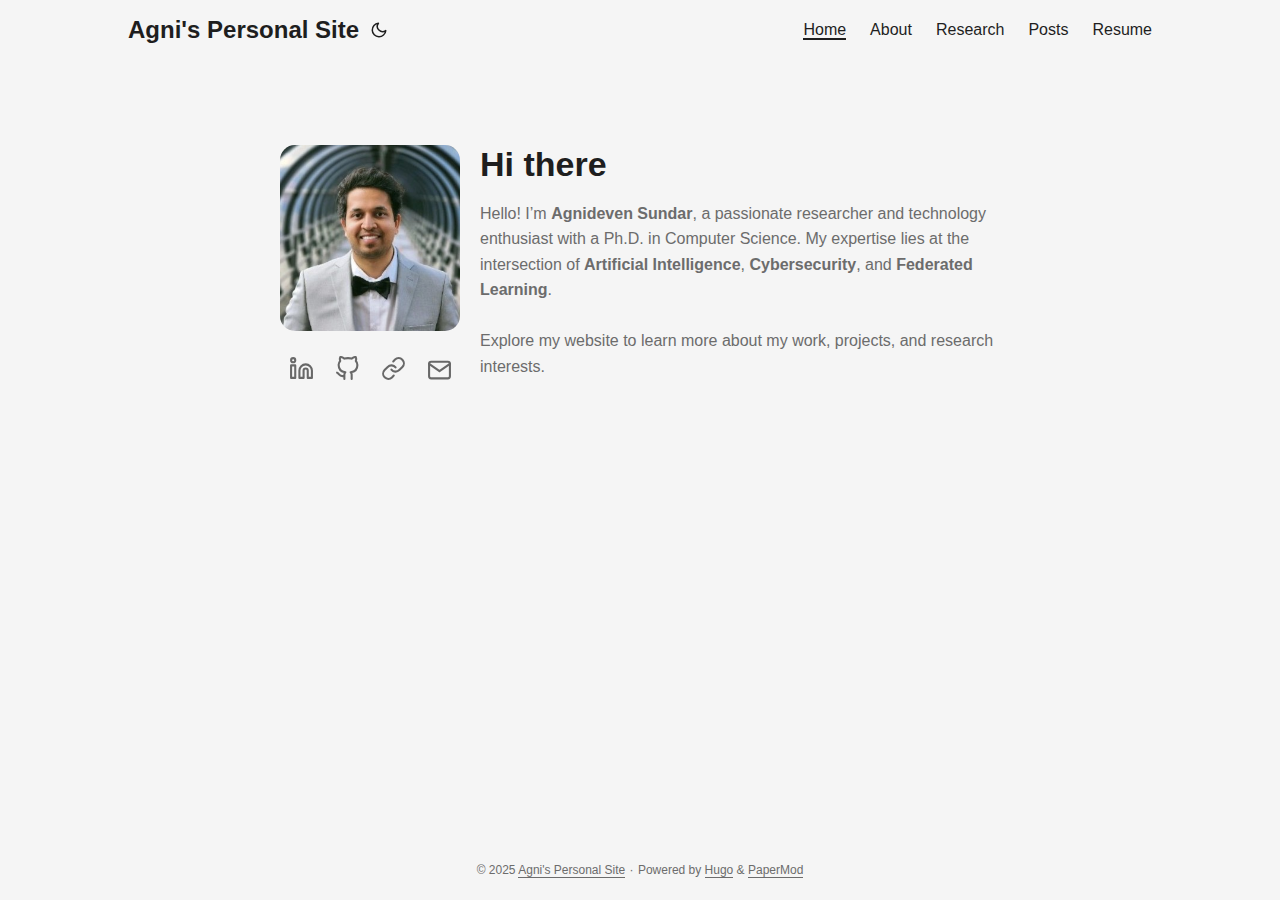
==== commit 38d8ffbe: "Test: Swtiching post to draft." ====
--- a/index.html
+++ b/index.html
@@ -2,8 +2,7 @@
 <meta name=description content><meta name=author content><link rel=canonical href=https://agnideven.github.io/><link crossorigin=anonymous href=/assets/css/stylesheet.min.css rel="preload stylesheet" as=style><link rel=icon href=https://agnideven.github.io/favicon.ico><link rel=icon type=image/png sizes=16x16 href=https://agnideven.github.io/favicon-16x16.png><link rel=icon type=image/png sizes=32x32 href=https://agnideven.github.io/favicon-32x32.png><link rel=apple-touch-icon href=https://agnideven.github.io/apple-touch-icon.png><link rel=mask-icon href=https://agnideven.github.io/safari-pinned-tab.svg><meta name=theme-color content="#2e2e33"><meta name=msapplication-TileColor content="#2e2e33"><link rel=alternate type=application/rss+xml href=https://agnideven.github.io/index.xml><link rel=alternate hreflang=en href=https://agnideven.github.io/><noscript><style>#theme-toggle,.top-link{display:none}</style><style>@media(prefers-color-scheme:dark){:root{--theme:rgb(29, 30, 32);--entry:rgb(46, 46, 51);--primary:rgb(218, 218, 219);--secondary:rgb(155, 156, 157);--tertiary:rgb(65, 66, 68);--content:rgb(196, 196, 197);--code-block-bg:rgb(46, 46, 51);--code-bg:rgb(55, 56, 62);--border:rgb(51, 51, 51)}.list{background:var(--theme)}.list:not(.dark)::-webkit-scrollbar-track{background:0 0}.list:not(.dark)::-webkit-scrollbar-thumb{border-color:var(--theme)}}</style></noscript><meta property="og:url" content="https://agnideven.github.io/"><meta property="og:site_name" content="Agni's Personal Site"><meta property="og:title" content="Agni's Personal Site"><meta property="og:locale" content="en-us"><meta property="og:type" content="website"><meta name=twitter:card content="summary"><meta name=twitter:title content="Agni's Personal Site"><meta name=twitter:description content><script type=application/ld+json>{"@context":"https://schema.org","@type":"Organization","name":"Agni's Personal Site","url":"https://agnideven.github.io/","description":"","logo":"https://agnideven.github.io/favicon.ico","sameAs":["https://www.linkedin.com/in/agnideven-sundar/","https://github.com/agnideven","https://scholar.google.com/citations?user=whNrL10AAAAJ\u0026hl=en\u0026oi=ao","mailto:agnideven@gmail.com"]}</script></head><body class=list id=top><script>localStorage.getItem("pref-theme")==="dark"?document.body.classList.add("dark"):localStorage.getItem("pref-theme")==="light"?document.body.classList.remove("dark"):window.matchMedia("(prefers-color-scheme: dark)").matches&&document.body.classList.add("dark")</script><header class=header><nav class=nav><div class=logo><a href=https://agnideven.github.io/ accesskey=h title="Agni's Personal Site (Alt + H)">Agni's Personal Site</a><div class=logo-switches><button id=theme-toggle accesskey=t title="(Alt + T)"><svg id="moon" width="24" height="18" viewBox="0 0 24 24" fill="none" stroke="currentcolor" stroke-width="2" stroke-linecap="round" stroke-linejoin="round"><path d="M21 12.79A9 9 0 1111.21 3 7 7 0 0021 12.79z"/></svg><svg id="sun" width="24" height="18" viewBox="0 0 24 24" fill="none" stroke="currentcolor" stroke-width="2" stroke-linecap="round" stroke-linejoin="round"><circle cx="12" cy="12" r="5"/><line x1="12" y1="1" x2="12" y2="3"/><line x1="12" y1="21" x2="12" y2="23"/><line x1="4.22" y1="4.22" x2="5.64" y2="5.64"/><line x1="18.36" y1="18.36" x2="19.78" y2="19.78"/><line x1="1" y1="12" x2="3" y2="12"/><line x1="21" y1="12" x2="23" y2="12"/><line x1="4.22" y1="19.78" x2="5.64" y2="18.36"/><line x1="18.36" y1="5.64" x2="19.78" y2="4.22"/></svg></button></div></div><ul id=menu><li><a href=https://agnideven.github.io/ title=Home><span class=active>Home</span></a></li><li><a href=https://agnideven.github.io/about/ title=About><span>About</span></a></li><li><a href=https://agnideven.github.io/research/ title=Research><span>Research</span></a></li><li><a href=https://agnideven.github.io/posts/ title=Posts><span>Posts</span></a></li><li><a href=https://agnideven.github.io/files/agnideven_palanisamy_sundar_resume.pdf title=Resume target=_blank><span>Resume</span></a></li></ul></nav></header><main class=main><article class="first-entry home-info" style=display:flex;flex-direction:row;align-items:center;gap:20px><div class=home-info-image style=flex-shrink:0;max-width:180px;text-align:center><img src=/images/profile-picture.jpg alt="Profile Picture" class=profile-image style=border-radius:15px><div class=home-info-social style=margin-top:15px;text-align:center><div class=social-icons align=center><a href=https://www.linkedin.com/in/agnideven-sundar/ target=_blank rel="noopener noreferrer me" title=LinkedIn><svg viewBox="0 0 24 24" fill="none" stroke="currentcolor" stroke-width="2" stroke-linecap="round" stroke-linejoin="round"><path d="M16 8a6 6 0 016 6v7h-4v-7a2 2 0 00-2-2 2 2 0 00-2 2v7h-4v-7a6 6 0 016-6z"/><rect x="2" y="9" width="4" height="12"/><circle cx="4" cy="4" r="2"/></svg>
 </a><a href=https://github.com/agnideven target=_blank rel="noopener noreferrer me" title=GitHub><svg viewBox="0 0 24 24" fill="none" stroke="currentcolor" stroke-width="2" stroke-linecap="round" stroke-linejoin="round"><path d="M9 19c-5 1.5-5-2.5-7-3m14 6v-3.87a3.37 3.37.0 00-.94-2.61c3.14-.35 6.44-1.54 6.44-7A5.44 5.44.0 0020 4.77 5.07 5.07.0 0019.91 1S18.73.65 16 2.48a13.38 13.38.0 00-7 0C6.27.65 5.09 1 5.09 1A5.07 5.07.0 005 4.77 5.44 5.44.0 003.5 8.55c0 5.42 3.3 6.61 6.44 7A3.37 3.37.0 009 18.13V22"/></svg>
 </a><a href="https://scholar.google.com/citations?user=whNrL10AAAAJ&amp;hl=en&amp;oi=ao" target=_blank rel="noopener noreferrer me" title="Google Scholar"><svg viewBox="0 0 24 24" fill="none" stroke="currentcolor" stroke-width="2" stroke-linecap="round" stroke-linejoin="round"><path d="M10 13a5 5 0 007.54.54l3-3a5 5 0 00-7.07-7.07l-1.72 1.71"/><path d="M14 11a5 5 0 00-7.54-.54l-3 3a5 5 0 007.07 7.07l1.71-1.71"/></svg>
-</a><a href=mailto:agnideven@gmail.com target=_blank rel="noopener noreferrer me" title=Email><svg viewBox="0 0 24 21" fill="none" stroke="currentcolor" stroke-width="2" stroke-linecap="round" stroke-linejoin="round"><path d="M4 4h16c1.1.0 2 .9 2 2v12c0 1.1-.9 2-2 2H4c-1.1.0-2-.9-2-2V6c0-1.1.9-2 2-2z"/><polyline points="22,6 12,13 2,6"/></svg></a></div></div></div><div class=home-info-content style=flex:1;text-align:left><header class=entry-header><h1>Hi there</h1></header><div class=entry-content>Hello! I&rsquo;m <strong>Agnideven Sundar</strong>, a passionate researcher and technology enthusiast with a Ph.D. in Computer Science. My expertise lies at the intersection of <strong>Artificial Intelligence</strong>, <strong>Cybersecurity</strong>, and <strong>Federated Learning</strong>.<br><br>Explore my website to learn more about my work, projects, and research interests.</div></div></article><article class=post-entry><header class=entry-header><h2 class=entry-hint-parent>My First Post</h2></header><div class=entry-content><p>Here’s the title of this post. Making modifications to post content.
-This is the image caption. Heres some regular content to check alignment.</p></div><footer class=entry-footer><span title='2024-12-17 02:47:23 -0500 EST'>December 17, 2024</span></footer><a class=entry-link aria-label="post link to My First Post" href=https://agnideven.github.io/posts/my-first-post/></a></article></main><footer class=footer><span>&copy; 2024 <a href=https://agnideven.github.io/>Agni's Personal Site</a></span> ·
+</a><a href=mailto:agnideven@gmail.com target=_blank rel="noopener noreferrer me" title=Email><svg viewBox="0 0 24 21" fill="none" stroke="currentcolor" stroke-width="2" stroke-linecap="round" stroke-linejoin="round"><path d="M4 4h16c1.1.0 2 .9 2 2v12c0 1.1-.9 2-2 2H4c-1.1.0-2-.9-2-2V6c0-1.1.9-2 2-2z"/><polyline points="22,6 12,13 2,6"/></svg></a></div></div></div><div class=home-info-content style=flex:1;text-align:left><header class=entry-header><h1>Hi there</h1></header><div class=entry-content>Hello! I&rsquo;m <strong>Agnideven Sundar</strong>, a passionate researcher and technology enthusiast with a Ph.D. in Computer Science. My expertise lies at the intersection of <strong>Artificial Intelligence</strong>, <strong>Cybersecurity</strong>, and <strong>Federated Learning</strong>.<br><br>Explore my website to learn more about my work, projects, and research interests.</div></div></article></main><footer class=footer><span>&copy; 2025 <a href=https://agnideven.github.io/>Agni's Personal Site</a></span> ·
 <span>Powered by
 <a href=https://gohugo.io/ rel="noopener noreferrer" target=_blank>Hugo</a> &
         <a href=https://github.com/adityatelange/hugo-PaperMod/ rel=noopener target=_blank>PaperMod</a></span></footer><a href=#top aria-label="go to top" title="Go to Top (Alt + G)" class=top-link id=top-link accesskey=g><svg viewBox="0 0 12 6" fill="currentcolor"><path d="M12 6H0l6-6z"/></svg>
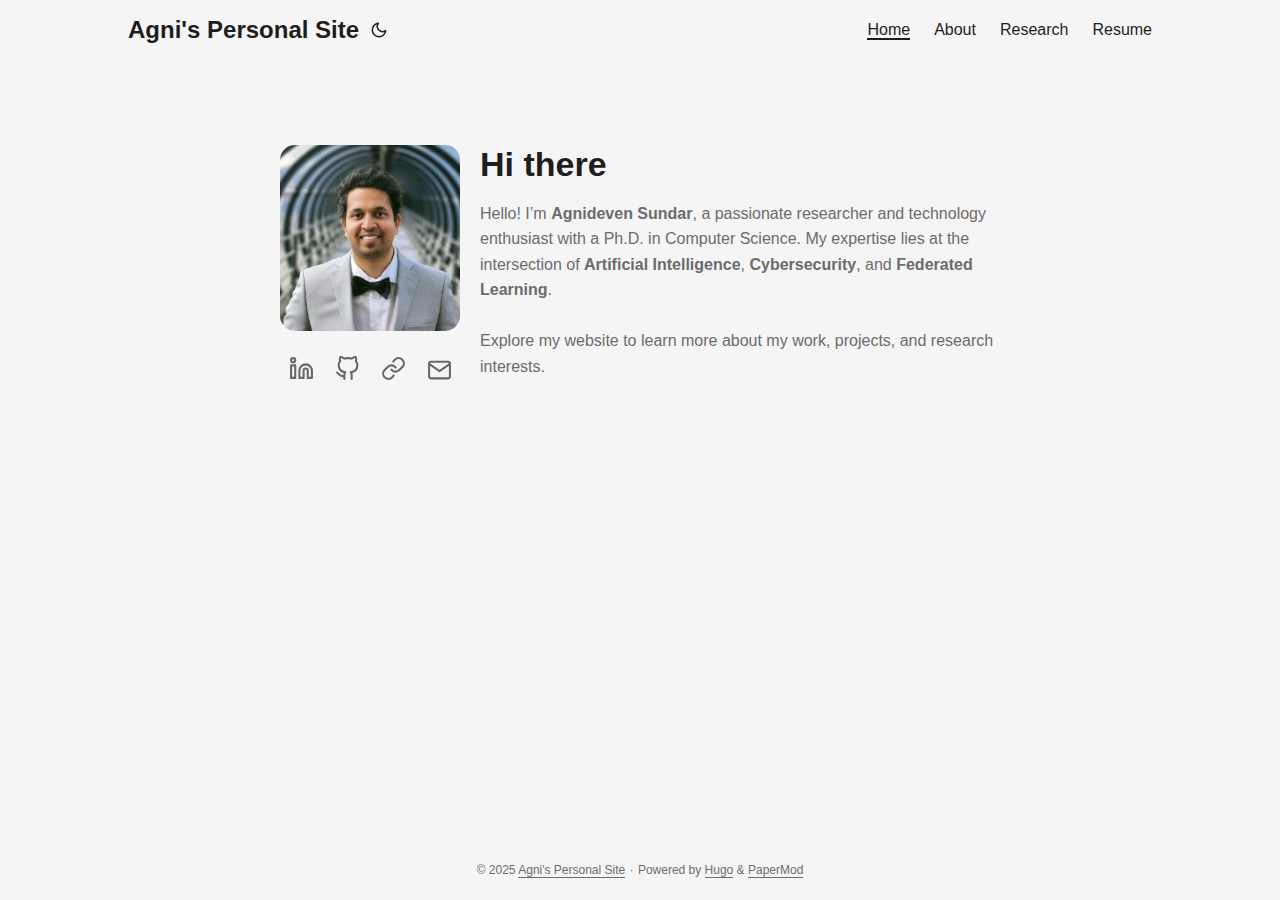
==== commit 439615de: "Test: Swtiching post to draft." ====
--- a/index.html
+++ b/index.html
@@ -1,5 +1,5 @@
 <!doctype html><html lang=en dir=auto><head><meta name=generator content="Hugo 0.139.3"><meta charset=utf-8><meta http-equiv=X-UA-Compatible content="IE=edge"><meta name=viewport content="width=device-width,initial-scale=1,shrink-to-fit=no"><meta name=robots content="index, follow"><title>Agni's Personal Site</title>
-<meta name=description content><meta name=author content><link rel=canonical href=https://agnideven.github.io/><link crossorigin=anonymous href=/assets/css/stylesheet.min.css rel="preload stylesheet" as=style><link rel=icon href=https://agnideven.github.io/favicon.ico><link rel=icon type=image/png sizes=16x16 href=https://agnideven.github.io/favicon-16x16.png><link rel=icon type=image/png sizes=32x32 href=https://agnideven.github.io/favicon-32x32.png><link rel=apple-touch-icon href=https://agnideven.github.io/apple-touch-icon.png><link rel=mask-icon href=https://agnideven.github.io/safari-pinned-tab.svg><meta name=theme-color content="#2e2e33"><meta name=msapplication-TileColor content="#2e2e33"><link rel=alternate type=application/rss+xml href=https://agnideven.github.io/index.xml><link rel=alternate hreflang=en href=https://agnideven.github.io/><noscript><style>#theme-toggle,.top-link{display:none}</style><style>@media(prefers-color-scheme:dark){:root{--theme:rgb(29, 30, 32);--entry:rgb(46, 46, 51);--primary:rgb(218, 218, 219);--secondary:rgb(155, 156, 157);--tertiary:rgb(65, 66, 68);--content:rgb(196, 196, 197);--code-block-bg:rgb(46, 46, 51);--code-bg:rgb(55, 56, 62);--border:rgb(51, 51, 51)}.list{background:var(--theme)}.list:not(.dark)::-webkit-scrollbar-track{background:0 0}.list:not(.dark)::-webkit-scrollbar-thumb{border-color:var(--theme)}}</style></noscript><meta property="og:url" content="https://agnideven.github.io/"><meta property="og:site_name" content="Agni's Personal Site"><meta property="og:title" content="Agni's Personal Site"><meta property="og:locale" content="en-us"><meta property="og:type" content="website"><meta name=twitter:card content="summary"><meta name=twitter:title content="Agni's Personal Site"><meta name=twitter:description content><script type=application/ld+json>{"@context":"https://schema.org","@type":"Organization","name":"Agni's Personal Site","url":"https://agnideven.github.io/","description":"","logo":"https://agnideven.github.io/favicon.ico","sameAs":["https://www.linkedin.com/in/agnideven-sundar/","https://github.com/agnideven","https://scholar.google.com/citations?user=whNrL10AAAAJ\u0026hl=en\u0026oi=ao","mailto:agnideven@gmail.com"]}</script></head><body class=list id=top><script>localStorage.getItem("pref-theme")==="dark"?document.body.classList.add("dark"):localStorage.getItem("pref-theme")==="light"?document.body.classList.remove("dark"):window.matchMedia("(prefers-color-scheme: dark)").matches&&document.body.classList.add("dark")</script><header class=header><nav class=nav><div class=logo><a href=https://agnideven.github.io/ accesskey=h title="Agni's Personal Site (Alt + H)">Agni's Personal Site</a><div class=logo-switches><button id=theme-toggle accesskey=t title="(Alt + T)"><svg id="moon" width="24" height="18" viewBox="0 0 24 24" fill="none" stroke="currentcolor" stroke-width="2" stroke-linecap="round" stroke-linejoin="round"><path d="M21 12.79A9 9 0 1111.21 3 7 7 0 0021 12.79z"/></svg><svg id="sun" width="24" height="18" viewBox="0 0 24 24" fill="none" stroke="currentcolor" stroke-width="2" stroke-linecap="round" stroke-linejoin="round"><circle cx="12" cy="12" r="5"/><line x1="12" y1="1" x2="12" y2="3"/><line x1="12" y1="21" x2="12" y2="23"/><line x1="4.22" y1="4.22" x2="5.64" y2="5.64"/><line x1="18.36" y1="18.36" x2="19.78" y2="19.78"/><line x1="1" y1="12" x2="3" y2="12"/><line x1="21" y1="12" x2="23" y2="12"/><line x1="4.22" y1="19.78" x2="5.64" y2="18.36"/><line x1="18.36" y1="5.64" x2="19.78" y2="4.22"/></svg></button></div></div><ul id=menu><li><a href=https://agnideven.github.io/ title=Home><span class=active>Home</span></a></li><li><a href=https://agnideven.github.io/about/ title=About><span>About</span></a></li><li><a href=https://agnideven.github.io/research/ title=Research><span>Research</span></a></li><li><a href=https://agnideven.github.io/posts/ title=Posts><span>Posts</span></a></li><li><a href=https://agnideven.github.io/files/agnideven_palanisamy_sundar_resume.pdf title=Resume target=_blank><span>Resume</span></a></li></ul></nav></header><main class=main><article class="first-entry home-info" style=display:flex;flex-direction:row;align-items:center;gap:20px><div class=home-info-image style=flex-shrink:0;max-width:180px;text-align:center><img src=/images/profile-picture.jpg alt="Profile Picture" class=profile-image style=border-radius:15px><div class=home-info-social style=margin-top:15px;text-align:center><div class=social-icons align=center><a href=https://www.linkedin.com/in/agnideven-sundar/ target=_blank rel="noopener noreferrer me" title=LinkedIn><svg viewBox="0 0 24 24" fill="none" stroke="currentcolor" stroke-width="2" stroke-linecap="round" stroke-linejoin="round"><path d="M16 8a6 6 0 016 6v7h-4v-7a2 2 0 00-2-2 2 2 0 00-2 2v7h-4v-7a6 6 0 016-6z"/><rect x="2" y="9" width="4" height="12"/><circle cx="4" cy="4" r="2"/></svg>
+<meta name=description content><meta name=author content><link rel=canonical href=https://agnideven.github.io/><link crossorigin=anonymous href=/assets/css/stylesheet.min.css rel="preload stylesheet" as=style><link rel=icon href=https://agnideven.github.io/favicon.ico><link rel=icon type=image/png sizes=16x16 href=https://agnideven.github.io/favicon-16x16.png><link rel=icon type=image/png sizes=32x32 href=https://agnideven.github.io/favicon-32x32.png><link rel=apple-touch-icon href=https://agnideven.github.io/apple-touch-icon.png><link rel=mask-icon href=https://agnideven.github.io/safari-pinned-tab.svg><meta name=theme-color content="#2e2e33"><meta name=msapplication-TileColor content="#2e2e33"><link rel=alternate type=application/rss+xml href=https://agnideven.github.io/index.xml><link rel=alternate hreflang=en href=https://agnideven.github.io/><noscript><style>#theme-toggle,.top-link{display:none}</style><style>@media(prefers-color-scheme:dark){:root{--theme:rgb(29, 30, 32);--entry:rgb(46, 46, 51);--primary:rgb(218, 218, 219);--secondary:rgb(155, 156, 157);--tertiary:rgb(65, 66, 68);--content:rgb(196, 196, 197);--code-block-bg:rgb(46, 46, 51);--code-bg:rgb(55, 56, 62);--border:rgb(51, 51, 51)}.list{background:var(--theme)}.list:not(.dark)::-webkit-scrollbar-track{background:0 0}.list:not(.dark)::-webkit-scrollbar-thumb{border-color:var(--theme)}}</style></noscript><meta property="og:url" content="https://agnideven.github.io/"><meta property="og:site_name" content="Agni's Personal Site"><meta property="og:title" content="Agni's Personal Site"><meta property="og:locale" content="en-us"><meta property="og:type" content="website"><meta name=twitter:card content="summary"><meta name=twitter:title content="Agni's Personal Site"><meta name=twitter:description content><script type=application/ld+json>{"@context":"https://schema.org","@type":"Organization","name":"Agni's Personal Site","url":"https://agnideven.github.io/","description":"","logo":"https://agnideven.github.io/favicon.ico","sameAs":["https://www.linkedin.com/in/agnideven-sundar/","https://github.com/agnideven","https://scholar.google.com/citations?user=whNrL10AAAAJ\u0026hl=en\u0026oi=ao","mailto:agnideven@gmail.com"]}</script></head><body class=list id=top><script>localStorage.getItem("pref-theme")==="dark"?document.body.classList.add("dark"):localStorage.getItem("pref-theme")==="light"?document.body.classList.remove("dark"):window.matchMedia("(prefers-color-scheme: dark)").matches&&document.body.classList.add("dark")</script><header class=header><nav class=nav><div class=logo><a href=https://agnideven.github.io/ accesskey=h title="Agni's Personal Site (Alt + H)">Agni's Personal Site</a><div class=logo-switches><button id=theme-toggle accesskey=t title="(Alt + T)"><svg id="moon" width="24" height="18" viewBox="0 0 24 24" fill="none" stroke="currentcolor" stroke-width="2" stroke-linecap="round" stroke-linejoin="round"><path d="M21 12.79A9 9 0 1111.21 3 7 7 0 0021 12.79z"/></svg><svg id="sun" width="24" height="18" viewBox="0 0 24 24" fill="none" stroke="currentcolor" stroke-width="2" stroke-linecap="round" stroke-linejoin="round"><circle cx="12" cy="12" r="5"/><line x1="12" y1="1" x2="12" y2="3"/><line x1="12" y1="21" x2="12" y2="23"/><line x1="4.22" y1="4.22" x2="5.64" y2="5.64"/><line x1="18.36" y1="18.36" x2="19.78" y2="19.78"/><line x1="1" y1="12" x2="3" y2="12"/><line x1="21" y1="12" x2="23" y2="12"/><line x1="4.22" y1="19.78" x2="5.64" y2="18.36"/><line x1="18.36" y1="5.64" x2="19.78" y2="4.22"/></svg></button></div></div><ul id=menu><li><a href=https://agnideven.github.io/ title=Home><span class=active>Home</span></a></li><li><a href=https://agnideven.github.io/about/ title=About><span>About</span></a></li><li><a href=https://agnideven.github.io/research/ title=Research><span>Research</span></a></li><li><a href=https://agnideven.github.io/files/agnideven_palanisamy_sundar_resume.pdf title=Resume target=_blank><span>Resume</span></a></li></ul></nav></header><main class=main><article class="first-entry home-info" style=display:flex;flex-direction:row;align-items:center;gap:20px><div class=home-info-image style=flex-shrink:0;max-width:180px;text-align:center><img src=/images/profile-picture.jpg alt="Profile Picture" class=profile-image style=border-radius:15px><div class=home-info-social style=margin-top:15px;text-align:center><div class=social-icons align=center><a href=https://www.linkedin.com/in/agnideven-sundar/ target=_blank rel="noopener noreferrer me" title=LinkedIn><svg viewBox="0 0 24 24" fill="none" stroke="currentcolor" stroke-width="2" stroke-linecap="round" stroke-linejoin="round"><path d="M16 8a6 6 0 016 6v7h-4v-7a2 2 0 00-2-2 2 2 0 00-2 2v7h-4v-7a6 6 0 016-6z"/><rect x="2" y="9" width="4" height="12"/><circle cx="4" cy="4" r="2"/></svg>
 </a><a href=https://github.com/agnideven target=_blank rel="noopener noreferrer me" title=GitHub><svg viewBox="0 0 24 24" fill="none" stroke="currentcolor" stroke-width="2" stroke-linecap="round" stroke-linejoin="round"><path d="M9 19c-5 1.5-5-2.5-7-3m14 6v-3.87a3.37 3.37.0 00-.94-2.61c3.14-.35 6.44-1.54 6.44-7A5.44 5.44.0 0020 4.77 5.07 5.07.0 0019.91 1S18.73.65 16 2.48a13.38 13.38.0 00-7 0C6.27.65 5.09 1 5.09 1A5.07 5.07.0 005 4.77 5.44 5.44.0 003.5 8.55c0 5.42 3.3 6.61 6.44 7A3.37 3.37.0 009 18.13V22"/></svg>
 </a><a href="https://scholar.google.com/citations?user=whNrL10AAAAJ&amp;hl=en&amp;oi=ao" target=_blank rel="noopener noreferrer me" title="Google Scholar"><svg viewBox="0 0 24 24" fill="none" stroke="currentcolor" stroke-width="2" stroke-linecap="round" stroke-linejoin="round"><path d="M10 13a5 5 0 007.54.54l3-3a5 5 0 00-7.07-7.07l-1.72 1.71"/><path d="M14 11a5 5 0 00-7.54-.54l-3 3a5 5 0 007.07 7.07l1.71-1.71"/></svg>
 </a><a href=mailto:agnideven@gmail.com target=_blank rel="noopener noreferrer me" title=Email><svg viewBox="0 0 24 21" fill="none" stroke="currentcolor" stroke-width="2" stroke-linecap="round" stroke-linejoin="round"><path d="M4 4h16c1.1.0 2 .9 2 2v12c0 1.1-.9 2-2 2H4c-1.1.0-2-.9-2-2V6c0-1.1.9-2 2-2z"/><polyline points="22,6 12,13 2,6"/></svg></a></div></div></div><div class=home-info-content style=flex:1;text-align:left><header class=entry-header><h1>Hi there</h1></header><div class=entry-content>Hello! I&rsquo;m <strong>Agnideven Sundar</strong>, a passionate researcher and technology enthusiast with a Ph.D. in Computer Science. My expertise lies at the intersection of <strong>Artificial Intelligence</strong>, <strong>Cybersecurity</strong>, and <strong>Federated Learning</strong>.<br><br>Explore my website to learn more about my work, projects, and research interests.</div></div></article></main><footer class=footer><span>&copy; 2025 <a href=https://agnideven.github.io/>Agni's Personal Site</a></span> ·
